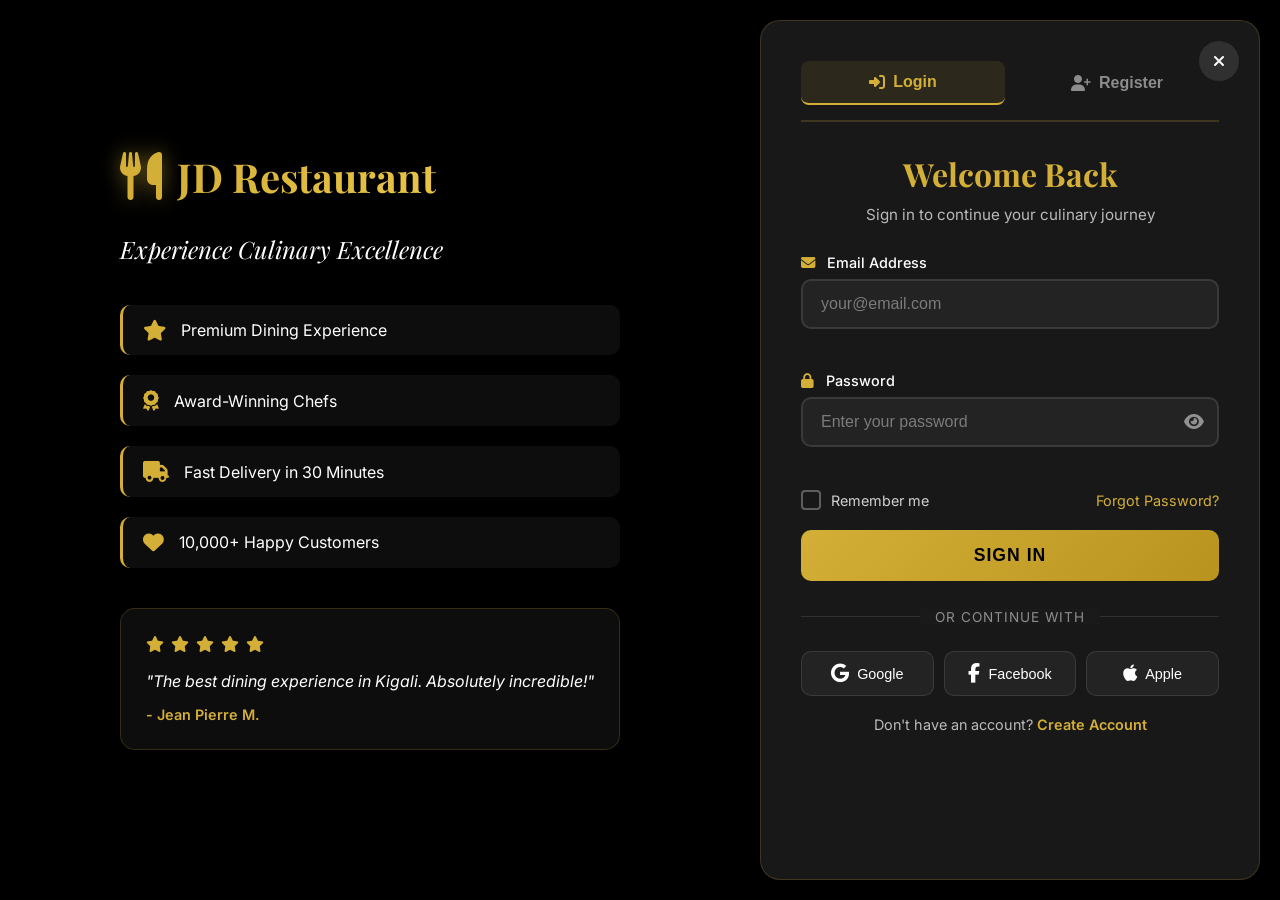
==== auth.html @ 79d06729 "Add files via upload" ====
<!DOCTYPE html>
<html lang="en">
<head>
    <meta charset="UTF-8">
    <meta name="viewport" content="width=device-width, initial-scale=1.0">
    <title>JD Restaurant - Login & Register</title>
    <link rel="stylesheet" href="auth.css">
    <link rel="stylesheet" href="https://cdnjs.cloudflare.com/ajax/libs/font-awesome/6.4.0/css/all.min.css">
    <link href="https://fonts.googleapis.com/css2?family=Playfair+Display:wght@400;600;700;900&family=Inter:wght@300;400;500;600;700&display=swap" rel="stylesheet">
</head>
<body>

    <!-- BACKGROUND IMAGE WITH OVERLAY -->
    <div class="auth-background">
        <div class="auth-overlay"></div>
    </div>

    <!-- MAIN CONTAINER -->
    <div class="auth-container">
        
        <!-- LEFT SIDE - BRANDING -->
        <div class="auth-branding">
            <div class="branding-content">
                <div class="logo-large">
                    <i class="fas fa-utensils"></i>
                    <h1>JD Restaurant</h1>
                </div>
                <p class="tagline">Experience Culinary Excellence</p>
                <div class="features-list">
                    <div class="feature-item">
                        <i class="fas fa-star"></i>
                        <span>Premium Dining Experience</span>
                    </div>
                    <div class="feature-item">
                        <i class="fas fa-award"></i>
                        <span>Award-Winning Chefs</span>
                    </div>
                    <div class="feature-item">
                        <i class="fas fa-truck"></i>
                        <span>Fast Delivery in 30 Minutes</span>
                    </div>
                    <div class="feature-item">
                        <i class="fas fa-heart"></i>
                        <span>10,000+ Happy Customers</span>
                    </div>
                </div>
                <div class="testimonials">
                    <div class="testimonial">
                        <div class="stars">
                            <i class="fas fa-star"></i>
                            <i class="fas fa-star"></i>
                            <i class="fas fa-star"></i>
                            <i class="fas fa-star"></i>
                            <i class="fas fa-star"></i>
                        </div>
                        <p>"The best dining experience in Kigali. Absolutely incredible!"</p>
                        <span>- Jean Pierre M.</span>
                    </div>
                </div>
            </div>
        </div>

        <!-- RIGHT SIDE - FORMS -->
        <div class="auth-forms">
            
            <!-- CLOSE BUTTON -->
            <a href="index.html" class="close-btn">
                <i class="fas fa-times"></i>
            </a>

            <!-- TABS -->
            <div class="auth-tabs">
                <button class="tab-btn active" data-tab="login">
                    <i class="fas fa-sign-in-alt"></i> Login
                </button>
                <button class="tab-btn" data-tab="register">
                    <i class="fas fa-user-plus"></i> Register
                </button>
            </div>

            <!-- LOGIN FORM -->
            <div class="form-container active" id="login-form">
                <div class="form-header">
                    <h2>Welcome Back</h2>
                    <p>Sign in to continue your culinary journey</p>
                </div>

                <form id="loginForm" onsubmit="handleLogin(event)">
                    <!-- Email -->
                    <div class="input-group">
                        <label for="loginEmail">
                            <i class="fas fa-envelope"></i> Email Address
                        </label>
                        <input type="email" id="loginEmail" placeholder="your@email.com" required>
                        <span class="error-message" id="loginEmailError"></span>
                    </div>

                    <!-- Password -->
                    <div class="input-group">
                        <label for="loginPassword">
                            <i class="fas fa-lock"></i> Password
                        </label>
                        <div class="password-wrapper">
                            <input type="password" id="loginPassword" placeholder="Enter your password" required>
                            <button type="button" class="toggle-password" onclick="togglePassword('loginPassword', this)">
                                <i class="fas fa-eye"></i>
                            </button>
                        </div>
                        <span class="error-message" id="loginPasswordError"></span>
                    </div>

                    <!-- Remember Me & Forgot Password -->
                    <div class="form-options">
                        <label class="checkbox-label">
                            <input type="checkbox" id="rememberMe">
                            <span class="checkmark"></span>
                            Remember me
                        </label>
                        <a href="#" class="forgot-link" onclick="handleForgotPassword(event)">
                            Forgot Password?
                        </a>
                    </div>

                    <!-- Login Button -->
                    <button type="submit" class="submit-btn" id="loginBtn">
                        <span class="btn-text">Sign In</span>
                        <span class="btn-loader"><i class="fas fa-spinner fa-spin"></i></span>
                    </button>

                    <!-- Divider -->
                    <div class="divider">
                        <span>OR CONTINUE WITH</span>
                    </div>

                    <!-- Social Login -->
                    <div class="social-login">
                        <button type="button" class="social-btn google" onclick="socialLogin('Google')">
                            <i class="fab fa-google"></i>
                            <span>Google</span>
                        </button>
                        <button type="button" class="social-btn facebook" onclick="socialLogin('Facebook')">
                            <i class="fab fa-facebook-f"></i>
                            <span>Facebook</span>
                        </button>
                        <button type="button" class="social-btn apple" onclick="socialLogin('Apple')">
                            <i class="fab fa-apple"></i>
                            <span>Apple</span>
                        </button>
                    </div>

                    <!-- Register Link -->
                    <p class="switch-form">
                        Don't have an account? 
                        <a href="#" onclick="switchTab('register')">Create Account</a>
                    </p>
                </form>
            </div>

            <!-- REGISTER FORM -->
            <div class="form-container" id="register-form">
                <div class="form-header">
                    <h2>Create Account</h2>
                    <p>Join our exclusive culinary community</p>
                </div>

                <form id="registerForm" onsubmit="handleRegister(event)">
                    <!-- Full Name -->
                    <div class="input-group">
                        <label for="fullName">
                            <i class="fas fa-user"></i> Full Name
                        </label>
                        <input type="text" id="fullName" placeholder="John Doe" required>
                        <span class="error-message" id="fullNameError"></span>
                    </div>

                    <!-- Username -->
                    <div class="input-group">
                        <label for="username">
                            <i class="fas fa-at"></i> Username
                        </label>
                        <input type="text" id="username" placeholder="johndoe" required>
                        <span class="error-message" id="usernameError"></span>
                    </div>

                    <!-- Email -->
                    <div class="input-group">
                        <label for="registerEmail">
                            <i class="fas fa-envelope"></i> Email Address
                        </label>
                        <input type="email" id="registerEmail" placeholder="your@email.com" required>
                        <span class="error-message" id="registerEmailError"></span>
                    </div>

                    <!-- Phone Number -->
                    <div class="input-group">
                        <label for="phone">
                            <i class="fas fa-phone"></i> Phone Number
                        </label>
                        <input type="tel" id="phone" placeholder="+250 788 123 456" required>
                        <span class="error-message" id="phoneError"></span>
                    </div>

                    <!-- Password -->
                    <div class="input-group">
                        <label for="registerPassword">
                            <i class="fas fa-lock"></i> Password
                        </label>
                        <div class="password-wrapper">
                            <input type="password" id="registerPassword" placeholder="Create a strong password" required>
                            <button type="button" class="toggle-password" onclick="togglePassword('registerPassword', this)">
                                <i class="fas fa-eye"></i>
                            </button>
                        </div>
                        <!-- Password Strength Indicator -->
                        <div class="password-strength">
                            <div class="strength-bar" id="strengthBar"></div>
                        </div>
                        <span class="strength-text" id="strengthText"></span>
                        <span class="error-message" id="registerPasswordError"></span>
                    </div>

                    <!-- Confirm Password -->
                    <div class="input-group">
                        <label for="confirmPassword">
                            <i class="fas fa-lock"></i> Confirm Password
                        </label>
                        <div class="password-wrapper">
                            <input type="password" id="confirmPassword" placeholder="Confirm your password" required>
                            <button type="button" class="toggle-password" onclick="togglePassword('confirmPassword', this)">
                                <i class="fas fa-eye"></i>
                            </button>
                        </div>
                        <span class="error-message" id="confirmPasswordError"></span>
                    </div>

                    <!-- Terms & Conditions -->
                    <div class="input-group">
                        <label class="checkbox-label">
                            <input type="checkbox" id="terms" required>
                            <span class="checkmark"></span>
                            I agree to the <a href="#" onclick="showTerms(event)">Terms & Conditions</a> and <a href="#" onclick="showPrivacy(event)">Privacy Policy</a>
                        </label>
                        <span class="error-message" id="termsError"></span>
                    </div>

                    <!-- Register Button -->
                    <button type="submit" class="submit-btn" id="registerBtn">
                        <span class="btn-text">Create Account</span>
                        <span class="btn-loader"><i class="fas fa-spinner fa-spin"></i></span>
                    </button>

                    <!-- Divider -->
                    <div class="divider">
                        <span>OR SIGN UP WITH</span>
                    </div>

                    <!-- Social Login -->
                    <div class="social-login">
                        <button type="button" class="social-btn google" onclick="socialLogin('Google')">
                            <i class="fab fa-google"></i>
                            <span>Google</span>
                        </button>
                        <button type="button" class="social-btn facebook" onclick="socialLogin('Facebook')">
                            <i class="fab fa-facebook-f"></i>
                            <span>Facebook</span>
                        </button>
                        <button type="button" class="social-btn apple" onclick="socialLogin('Apple')">
                            <i class="fab fa-apple"></i>
                            <span>Apple</span>
                        </button>
                    </div>

                    <!-- Login Link -->
                    <p class="switch-form">
                        Already have an account? 
                        <a href="#" onclick="switchTab('login')">Sign In</a>
                    </p>
                </form>
            </div>

        </div>
    </div>

    <!-- SUCCESS MODAL -->
    <div class="modal" id="successModal">
        <div class="modal-content">
            <div class="modal-icon success">
                <i class="fas fa-check"></i>
            </div>
            <h2 id="modalTitle">Success!</h2>
            <p id="modalMessage">Your action was completed successfully.</p>
            <button class="submit-btn" onclick="closeModal()">
                <span class="btn-text">Continue</span>
            </button>
        </div>
    </div>

    <!-- ERROR MODAL -->
    <div class="modal" id="errorModal">
        <div class="modal-content">
            <div class="modal-icon error">
                <i class="fas fa-exclamation-triangle"></i>
            </div>
            <h2>Oops!</h2>
            <p id="errorMessage">Something went wrong.</p>
            <button class="submit-btn" onclick="closeErrorModal()">
                <span class="btn-text">Try Again</span>
            </button>
        </div>
    </div>

    <script src="auth.js"></script>
</body>
</html>
---- auth.css ----
/* ========================================
   JD RESTAURANT - LUXURY AUTH THEME
   Color Palette: Black, White, Gold
   ======================================== */

/* --- 1. GLOBAL VARIABLES --- */
:root {
    --black: #000000;
    --dark-black: #0a0a0a;
    --charcoal: #1a1a1a;
    --dark-grey: #2a2a2a;
    --medium-grey: #3a3a3a;
    --light-grey: #f5f5f5;
    --white: #ffffff;
    --gold: #d4af37;
    --gold-light: #e8c547;
    --gold-dark: #b8941f;
    --error: #ff4757;
    --success: #2ed573;
    --shadow: 0 10px 40px rgba(0, 0, 0, 0.3);
    --shadow-gold: 0 5px 20px rgba(212, 175, 55, 0.3);
}

/* --- 2. RESET & BASE --- */
* {
    margin: 0;
    padding: 0;
    box-sizing: border-box;
}

body {
    font-family: 'Inter', sans-serif;
    background-color: var(--black);
    color: var(--white);
    overflow-x: hidden;
    min-height: 100vh;
}

/* --- 3. BACKGROUND & OVERLAY --- */
.auth-background {
    position: fixed;
    top: 0;
    left: 0;
    width: 100%;
    height: 100%;
    background-image: url('https://images.unsplash.com/photo-1414235077428-338989a2e8c0?auto=format&fit=crop&w=1920&q=80');
    background-size: cover;
    background-position: center;
    background-attachment: fixed;
    z-index: -2;
    animation: backgroundZoom 20s ease-in-out infinite alternate;
}

@keyframes backgroundZoom {
    from { transform: scale(1); }
    to { transform: scale(1.1); }
}

.auth-overlay {
    position: fixed;
    top: 0;
    left: 0;
    width: 100%;
    height: 100%;
    background: linear-gradient(135deg, rgba(0,0,0,0.85) 0%, rgba(0,0,0,0.7) 100%);
    z-index: -1;
}

/* --- 4. MAIN CONTAINER --- */
.auth-container {
    display: flex;
    min-height: 100vh;
    max-width: 1400px;
    margin: 0 auto;
    padding: 20px;
    gap: 40px;
    animation: fadeIn 1s ease;
}

@keyframes fadeIn {
    from { opacity: 0; transform: translateY(20px); }
    to { opacity: 1; transform: translateY(0); }
}

/* --- 5. BRANDING SECTION (LEFT) --- */
.auth-branding {
    flex: 1;
    display: flex;
    align-items: center;
    justify-content: center;
    padding: 40px;
}

.branding-content {
    max-width: 500px;
}

.logo-large {
    display: flex;
    align-items: center;
    gap: 15px;
    margin-bottom: 30px;
    animation: slideInLeft 1s ease;
}

.logo-large i {
    font-size: 3rem;
    color: var(--gold);
    filter: drop-shadow(0 0 10px rgba(212, 175, 55, 0.5));
}

.logo-large h1 {
    font-family: 'Playfair Display', serif;
    font-size: 2.5rem;
    font-weight: 700;
    background: linear-gradient(135deg, var(--gold), var(--gold-light));
    -webkit-background-clip: text;
    -webkit-text-fill-color: transparent;
    background-clip: text;
}

.tagline {
    font-family: 'Playfair Display', serif;
    font-size: 1.5rem;
    color: var(--white);
    margin-bottom: 40px;
    font-style: italic;
    animation: slideInLeft 1s ease 0.2s backwards;
}

.features-list {
    margin-bottom: 40px;
    animation: slideInLeft 1s ease 0.4s backwards;
}

.feature-item {
    display: flex;
    align-items: center;
    gap: 15px;
    margin-bottom: 20px;
    padding: 15px 20px;
    background: rgba(255, 255, 255, 0.05);
    border-radius: 10px;
    border-left: 3px solid var(--gold);
    transition: all 0.3s ease;
}

.feature-item:hover {
    background: rgba(212, 175, 55, 0.1);
    transform: translateX(10px);
}

.feature-item i {
    color: var(--gold);
    font-size: 1.3rem;
}

.feature-item span {
    color: var(--white);
    font-size: 1rem;
}

.testimonials {
    padding: 25px;
    background: rgba(255, 255, 255, 0.05);
    border-radius: 15px;
    border: 1px solid rgba(212, 175, 55, 0.2);
    animation: slideInLeft 1s ease 0.6s backwards;
}

.stars {
    color: var(--gold);
    margin-bottom: 15px;
}

.stars i {
    margin-right: 3px;
}

.testimonial p {
    color: var(--white);
    font-style: italic;
    margin-bottom: 10px;
    line-height: 1.6;
}

.testimonial span {
    color: var(--gold);
    font-size: 0.9rem;
    font-weight: 600;
}

@keyframes slideInLeft {
    from { opacity: 0; transform: translateX(-30px); }
    to { opacity: 1; transform: translateX(0); }
}

/* --- 6. FORMS SECTION (RIGHT) --- */
.auth-forms {
    flex: 1;
    max-width: 500px;
    background: rgba(26, 26, 26, 0.95);
    backdrop-filter: blur(20px);
    border: 1px solid rgba(212, 175, 55, 0.2);
    border-radius: 20px;
    padding: 40px;
    position: relative;
    box-shadow: var(--shadow);
    animation: slideInRight 1s ease;
}

@keyframes slideInRight {
    from { opacity: 0; transform: translateX(30px); }
    to { opacity: 1; transform: translateX(0); }
}

.close-btn {
    position: absolute;
    top: 20px;
    right: 20px;
    width: 40px;
    height: 40px;
    background: rgba(255, 255, 255, 0.1);
    border-radius: 50%;
    display: flex;
    align-items: center;
    justify-content: center;
    color: var(--white);
    text-decoration: none;
    transition: all 0.3s ease;
}

.close-btn:hover {
    background: var(--gold);
    color: var(--black);
    transform: rotate(90deg);
}

/* --- 7. TABS --- */
.auth-tabs {
    display: flex;
    gap: 10px;
    margin-bottom: 30px;
    border-bottom: 2px solid rgba(212, 175, 55, 0.2);
    padding-bottom: 15px;
}

.tab-btn {
    flex: 1;
    padding: 12px;
    background: transparent;
    border: none;
    color: rgba(255, 255, 255, 0.5);
    font-size: 1rem;
    font-weight: 600;
    cursor: pointer;
    transition: all 0.3s ease;
    border-radius: 8px;
    display: flex;
    align-items: center;
    justify-content: center;
    gap: 8px;
}

.tab-btn:hover {
    color: var(--white);
    background: rgba(255, 255, 255, 0.05);
}

.tab-btn.active {
    color: var(--gold);
    background: rgba(212, 175, 55, 0.1);
    border-bottom: 2px solid var(--gold);
}

/* --- 8. FORM CONTAINERS --- */
.form-container {
    display: none;
    animation: fadeInUp 0.5s ease;
}

.form-container.active {
    display: block;
}

@keyframes fadeInUp {
    from { opacity: 0; transform: translateY(20px); }
    to { opacity: 1; transform: translateY(0); }
}

.form-header {
    text-align: center;
    margin-bottom: 30px;
}

.form-header h2 {
    font-family: 'Playfair Display', serif;
    font-size: 2rem;
    color: var(--gold);
    margin-bottom: 10px;
}

.form-header p {
    color: rgba(255, 255, 255, 0.7);
    font-size: 0.95rem;
}

/* --- 9. INPUT GROUPS --- */
.input-group {
    margin-bottom: 20px;
}

.input-group label {
    display: block;
    color: var(--white);
    font-size: 0.9rem;
    font-weight: 500;
    margin-bottom: 8px;
}

.input-group label i {
    color: var(--gold);
    margin-right: 8px;
}

.input-group input[type="text"],
.input-group input[type="email"],
.input-group input[type="password"],
.input-group input[type="tel"] {
    width: 100%;
    padding: 14px 18px;
    background: rgba(255, 255, 255, 0.05);
    border: 2px solid rgba(255, 255, 255, 0.1);
    border-radius: 10px;
    color: var(--white);
    font-size: 1rem;
    transition: all 0.3s ease;
    outline: none;
}

.input-group input:focus {
    border-color: var(--gold);
    background: rgba(212, 175, 55, 0.05);
    box-shadow: 0 0 0 3px rgba(212, 175, 55, 0.1);
}

.input-group input::placeholder {
    color: rgba(255, 255, 255, 0.4);
}

.password-wrapper {
    position: relative;
}

.toggle-password {
    position: absolute;
    right: 15px;
    top: 50%;
    transform: translateY(-50%);
    background: none;
    border: none;
    color: rgba(255, 255, 255, 0.5);
    cursor: pointer;
    font-size: 1.1rem;
    transition: color 0.3s;
}

.toggle-password:hover {
    color: var(--gold);
}

/* Password Strength */
.password-strength {
    height: 4px;
    background: rgba(255, 255, 255, 0.1);
    border-radius: 2px;
    margin-top: 8px;
    overflow: hidden;
}

.strength-bar {
    height: 100%;
    width: 0%;
    transition: all 0.3s ease;
    border-radius: 2px;
}

.strength-text {
    display: block;
    font-size: 0.8rem;
    margin-top: 5px;
    color: rgba(255, 255, 255, 0.6);
}

/* Error Messages */
.error-message {
    display: block;
    color: var(--error);
    font-size: 0.85rem;
    margin-top: 5px;
    min-height: 18px;
}

/* --- 10. FORM OPTIONS --- */
.form-options {
    display: flex;
    justify-content: space-between;
    align-items: center;
    margin-bottom: 20px;
}

.checkbox-label {
    display: flex;
    align-items: center;
    color: rgba(255, 255, 255, 0.8);
    font-size: 0.9rem;
    cursor: pointer;
    user-select: none;
}

.checkbox-label input {
    display: none;
}

.checkmark {
    width: 20px;
    height: 20px;
    border: 2px solid rgba(255, 255, 255, 0.3);
    border-radius: 4px;
    margin-right: 10px;
    position: relative;
    transition: all 0.3s;
}

.checkbox-label input:checked + .checkmark {
    background: var(--gold);
    border-color: var(--gold);
}

.checkbox-label input:checked + .checkmark::after {
    content: '✓';
    position: absolute;
    top: 50%;
    left: 50%;
    transform: translate(-50%, -50%);
    color: var(--black);
    font-weight: bold;
    font-size: 0.8rem;
}

.forgot-link {
    color: var(--gold);
    text-decoration: none;
    font-size: 0.9rem;
    transition: color 0.3s;
}

.forgot-link:hover {
    color: var(--gold-light);
    text-decoration: underline;
}

/* --- 11. SUBMIT BUTTON --- */
.submit-btn {
    width: 100%;
    padding: 15px;
    background: linear-gradient(135deg, var(--gold), var(--gold-dark));
    color: var(--black);
    border: none;
    border-radius: 10px;
    font-size: 1.1rem;
    font-weight: 700;
    cursor: pointer;
    transition: all 0.3s ease;
    position: relative;
    overflow: hidden;
    text-transform: uppercase;
    letter-spacing: 1px;
}

.submit-btn:hover {
    transform: translateY(-2px);
    box-shadow: var(--shadow-gold);
}

.submit-btn:active {
    transform: translateY(0);
}

.submit-btn .btn-loader {
    display: none;
}

.submit-btn.loading .btn-text {
    display: none;
}

.submit-btn.loading .btn-loader {
    display: inline-block;
}

/* --- 12. DIVIDER --- */
.divider {
    text-align: center;
    margin: 25px 0;
    position: relative;
}

.divider::before {
    content: '';
    position: absolute;
    top: 50%;
    left: 0;
    right: 0;
    height: 1px;
    background: rgba(255, 255, 255, 0.1);
}

.divider span {
    position: relative;
    background: var(--charcoal);
    padding: 0 15px;
    color: rgba(255, 255, 255, 0.5);
    font-size: 0.85rem;
    letter-spacing: 1px;
}

/* --- 13. SOCIAL LOGIN --- */
.social-login {
    display: grid;
    grid-template-columns: repeat(3, 1fr);
    gap: 10px;
    margin-bottom: 20px;
}

.social-btn {
    padding: 12px;
    background: rgba(255, 255, 255, 0.05);
    border: 1px solid rgba(255, 255, 255, 0.1);
    border-radius: 10px;
    color: var(--white);
    cursor: pointer;
    transition: all 0.3s ease;
    display: flex;
    align-items: center;
    justify-content: center;
    gap: 8px;
    font-size: 0.9rem;
}

.social-btn:hover {
    background: rgba(255, 255, 255, 0.1);
    transform: translateY(-2px);
}

.social-btn.google:hover { border-color: #ea4335; color: #ea4335; }
.social-btn.facebook:hover { border-color: #1877f2; color: #1877f2; }
.social-btn.apple:hover { border-color: var(--white); color: var(--white); }

.social-btn i {
    font-size: 1.2rem;
}

/* --- 14. SWITCH FORM LINK --- */
.switch-form {
    text-align: center;
    color: rgba(255, 255, 255, 0.7);
    font-size: 0.9rem;
    margin-top: 20px;
}

.switch-form a {
    color: var(--gold);
    text-decoration: none;
    font-weight: 600;
    transition: color 0.3s;
}

.switch-form a:hover {
    color: var(--gold-light);
    text-decoration: underline;
}

/* --- 15. MODALS --- */
.modal {
    display: none;
    position: fixed;
    top: 0;
    left: 0;
    width: 100%;
    height: 100%;
    background: rgba(0, 0, 0, 0.8);
    backdrop-filter: blur(10px);
    z-index: 9999;
    justify-content: center;
    align-items: center;
    animation: fadeIn 0.3s ease;
}

.modal.active {
    display: flex;
}

.modal-content {
    background: var(--charcoal);
    border: 1px solid rgba(212, 175, 55, 0.3);
    border-radius: 20px;
    padding: 40px;
    max-width: 400px;
    width: 90%;
    text-align: center;
    animation: slideInUp 0.5s ease;
}

@keyframes slideInUp {
    from { opacity: 0; transform: translateY(50px); }
    to { opacity: 1; transform: translateY(0); }
}

.modal-icon {
    width: 80px;
    height: 80px;
    border-radius: 50%;
    display: flex;
    align-items: center;
    justify-content: center;
    margin: 0 auto 20px;
    font-size: 2.5rem;
}

.modal-icon.success {
    background: rgba(46, 213, 115, 0.2);
    color: var(--success);
    border: 2px solid var(--success);
}

.modal-icon.error {
    background: rgba(255, 71, 87, 0.2);
    color: var(--error);
    border: 2px solid var(--error);
}

.modal-content h2 {
    font-family: 'Playfair Display', serif;
    color: var(--gold);
    margin-bottom: 15px;
    font-size: 1.8rem;
}

.modal-content p {
    color: rgba(255, 255, 255, 0.8);
    margin-bottom: 25px;
    line-height: 1.6;
}

/* --- 16. RESPONSIVE DESIGN --- */
@media (max-width: 1024px) {
    .auth-container {
        flex-direction: column;
        padding: 20px;
    }

    .auth-branding {
        padding: 20px;
    }

    .auth-forms {
        max-width: 100%;
    }
}

@media (max-width: 768px) {
    .auth-branding {
        display: none;
    }

    .auth-forms {
        padding: 30px 20px;
    }

    .form-header h2 {
        font-size: 1.5rem;
    }

    .social-login {
        grid-template-columns: 1fr;
    }

    .social-btn span {
        display: inline;
    }
}

@media (max-width: 480px) {
    .auth-forms {
        padding: 25px 15px;
    }

    .form-options {
        flex-direction: column;
        gap: 10px;
        align-items: flex-start;
    }
}
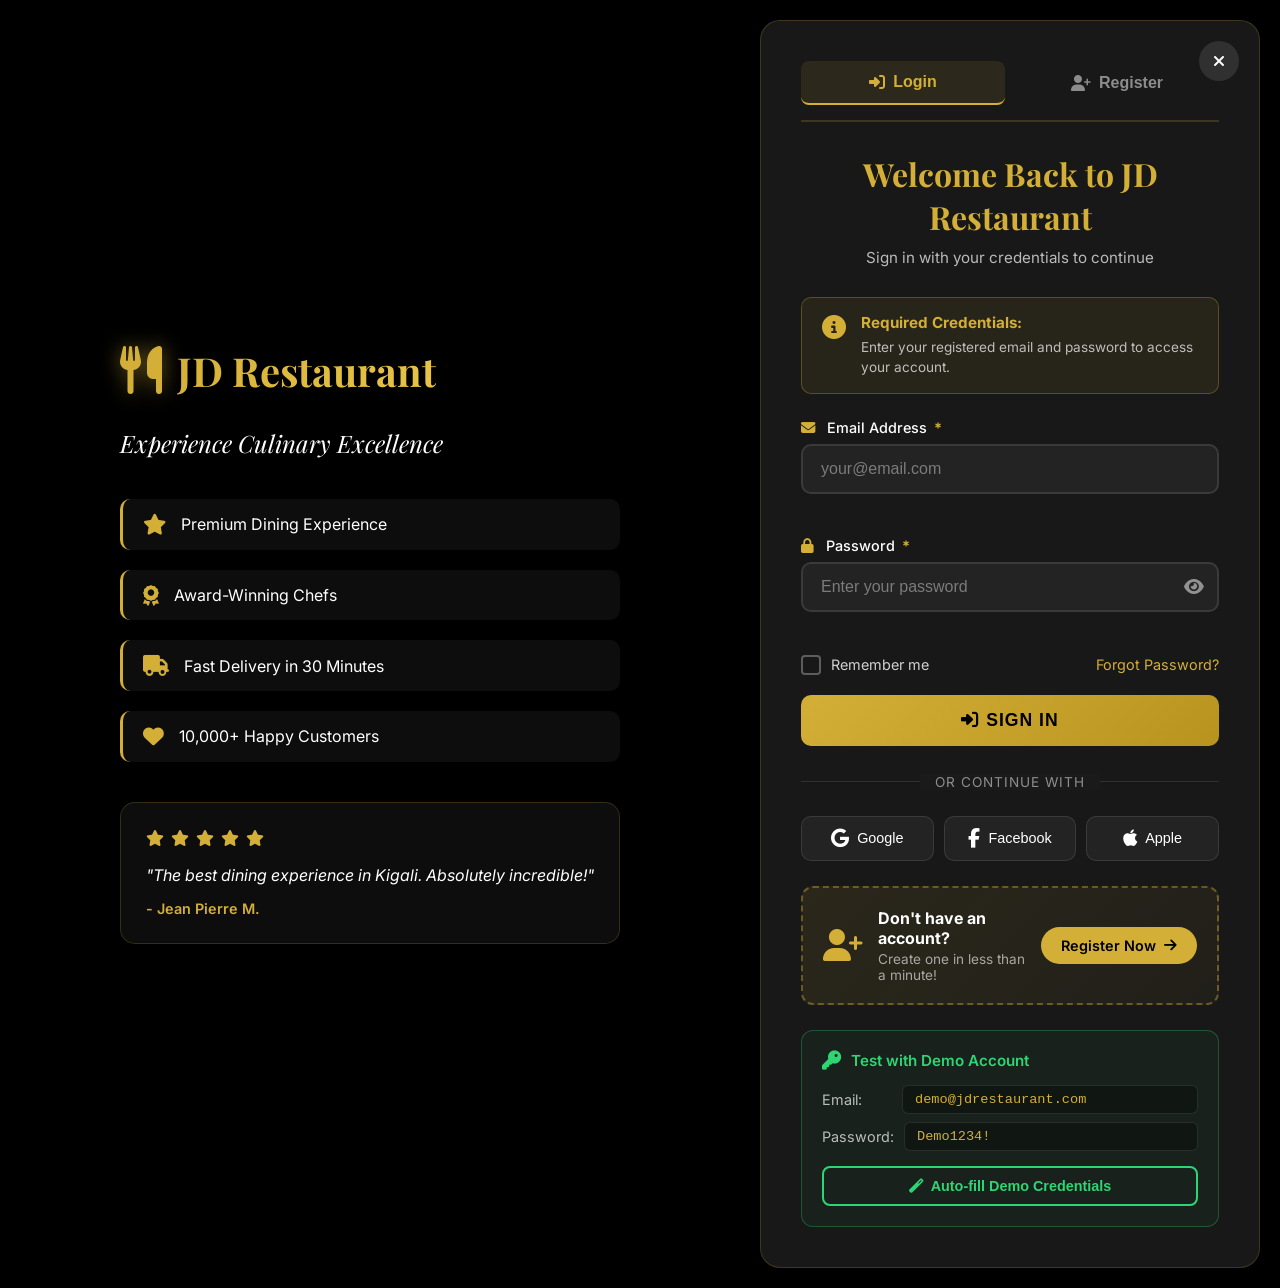
==== commit 651a0092: "edited the commit message to "Initial commit with project files"" ====
--- a/auth.html
+++ b/auth.html
@@ -1,314 +1,416 @@
-<!DOCTYPE html>
-<html lang="en">
-<head>
-    <meta charset="UTF-8">
-    <meta name="viewport" content="width=device-width, initial-scale=1.0">
-    <title>JD Restaurant - Login & Register</title>
-    <link rel="stylesheet" href="auth.css">
-    <link rel="stylesheet" href="https://cdnjs.cloudflare.com/ajax/libs/font-awesome/6.4.0/css/all.min.css">
-    <link href="https://fonts.googleapis.com/css2?family=Playfair+Display:wght@400;600;700;900&family=Inter:wght@300;400;500;600;700&display=swap" rel="stylesheet">
-</head>
-<body>
-
-    <!-- BACKGROUND IMAGE WITH OVERLAY -->
-    <div class="auth-background">
-        <div class="auth-overlay"></div>
-    </div>
-
-    <!-- MAIN CONTAINER -->
-    <div class="auth-container">
-        
-        <!-- LEFT SIDE - BRANDING -->
-        <div class="auth-branding">
-            <div class="branding-content">
-                <div class="logo-large">
-                    <i class="fas fa-utensils"></i>
-                    <h1>JD Restaurant</h1>
-                </div>
-                <p class="tagline">Experience Culinary Excellence</p>
-                <div class="features-list">
-                    <div class="feature-item">
-                        <i class="fas fa-star"></i>
-                        <span>Premium Dining Experience</span>
-                    </div>
-                    <div class="feature-item">
-                        <i class="fas fa-award"></i>
-                        <span>Award-Winning Chefs</span>
-                    </div>
-                    <div class="feature-item">
-                        <i class="fas fa-truck"></i>
-                        <span>Fast Delivery in 30 Minutes</span>
-                    </div>
-                    <div class="feature-item">
-                        <i class="fas fa-heart"></i>
-                        <span>10,000+ Happy Customers</span>
-                    </div>
-                </div>
-                <div class="testimonials">
-                    <div class="testimonial">
-                        <div class="stars">
-                            <i class="fas fa-star"></i>
-                            <i class="fas fa-star"></i>
-                            <i class="fas fa-star"></i>
-                            <i class="fas fa-star"></i>
-                            <i class="fas fa-star"></i>
-                        </div>
-                        <p>"The best dining experience in Kigali. Absolutely incredible!"</p>
-                        <span>- Jean Pierre M.</span>
-                    </div>
-                </div>
-            </div>
-        </div>
-
-        <!-- RIGHT SIDE - FORMS -->
-        <div class="auth-forms">
-            
-            <!-- CLOSE BUTTON -->
-            <a href="index.html" class="close-btn">
-                <i class="fas fa-times"></i>
-            </a>
-
-            <!-- TABS -->
-            <div class="auth-tabs">
-                <button class="tab-btn active" data-tab="login">
-                    <i class="fas fa-sign-in-alt"></i> Login
-                </button>
-                <button class="tab-btn" data-tab="register">
-                    <i class="fas fa-user-plus"></i> Register
-                </button>
-            </div>
-
-            <!-- LOGIN FORM -->
-            <div class="form-container active" id="login-form">
-                <div class="form-header">
-                    <h2>Welcome Back</h2>
-                    <p>Sign in to continue your culinary journey</p>
-                </div>
-
-                <form id="loginForm" onsubmit="handleLogin(event)">
-                    <!-- Email -->
-                    <div class="input-group">
-                        <label for="loginEmail">
-                            <i class="fas fa-envelope"></i> Email Address
-                        </label>
-                        <input type="email" id="loginEmail" placeholder="your@email.com" required>
-                        <span class="error-message" id="loginEmailError"></span>
-                    </div>
-
-                    <!-- Password -->
-                    <div class="input-group">
-                        <label for="loginPassword">
-                            <i class="fas fa-lock"></i> Password
-                        </label>
-                        <div class="password-wrapper">
-                            <input type="password" id="loginPassword" placeholder="Enter your password" required>
-                            <button type="button" class="toggle-password" onclick="togglePassword('loginPassword', this)">
-                                <i class="fas fa-eye"></i>
-                            </button>
-                        </div>
-                        <span class="error-message" id="loginPasswordError"></span>
-                    </div>
-
-                    <!-- Remember Me & Forgot Password -->
-                    <div class="form-options">
-                        <label class="checkbox-label">
-                            <input type="checkbox" id="rememberMe">
-                            <span class="checkmark"></span>
-                            Remember me
-                        </label>
-                        <a href="#" class="forgot-link" onclick="handleForgotPassword(event)">
-                            Forgot Password?
-                        </a>
-                    </div>
-
-                    <!-- Login Button -->
-                    <button type="submit" class="submit-btn" id="loginBtn">
-                        <span class="btn-text">Sign In</span>
-                        <span class="btn-loader"><i class="fas fa-spinner fa-spin"></i></span>
-                    </button>
-
-                    <!-- Divider -->
-                    <div class="divider">
-                        <span>OR CONTINUE WITH</span>
-                    </div>
-
-                    <!-- Social Login -->
-                    <div class="social-login">
-                        <button type="button" class="social-btn google" onclick="socialLogin('Google')">
-                            <i class="fab fa-google"></i>
-                            <span>Google</span>
-                        </button>
-                        <button type="button" class="social-btn facebook" onclick="socialLogin('Facebook')">
-                            <i class="fab fa-facebook-f"></i>
-                            <span>Facebook</span>
-                        </button>
-                        <button type="button" class="social-btn apple" onclick="socialLogin('Apple')">
-                            <i class="fab fa-apple"></i>
-                            <span>Apple</span>
-                        </button>
-                    </div>
-
-                    <!-- Register Link -->
-                    <p class="switch-form">
-                        Don't have an account? 
-                        <a href="#" onclick="switchTab('register')">Create Account</a>
-                    </p>
-                </form>
-            </div>
-
-            <!-- REGISTER FORM -->
-            <div class="form-container" id="register-form">
-                <div class="form-header">
-                    <h2>Create Account</h2>
-                    <p>Join our exclusive culinary community</p>
-                </div>
-
-                <form id="registerForm" onsubmit="handleRegister(event)">
-                    <!-- Full Name -->
-                    <div class="input-group">
-                        <label for="fullName">
-                            <i class="fas fa-user"></i> Full Name
-                        </label>
-                        <input type="text" id="fullName" placeholder="John Doe" required>
-                        <span class="error-message" id="fullNameError"></span>
-                    </div>
-
-                    <!-- Username -->
-                    <div class="input-group">
-                        <label for="username">
-                            <i class="fas fa-at"></i> Username
-                        </label>
-                        <input type="text" id="username" placeholder="johndoe" required>
-                        <span class="error-message" id="usernameError"></span>
-                    </div>
-
-                    <!-- Email -->
-                    <div class="input-group">
-                        <label for="registerEmail">
-                            <i class="fas fa-envelope"></i> Email Address
-                        </label>
-                        <input type="email" id="registerEmail" placeholder="your@email.com" required>
-                        <span class="error-message" id="registerEmailError"></span>
-                    </div>
-
-                    <!-- Phone Number -->
-                    <div class="input-group">
-                        <label for="phone">
-                            <i class="fas fa-phone"></i> Phone Number
-                        </label>
-                        <input type="tel" id="phone" placeholder="+250 788 123 456" required>
-                        <span class="error-message" id="phoneError"></span>
-                    </div>
-
-                    <!-- Password -->
-                    <div class="input-group">
-                        <label for="registerPassword">
-                            <i class="fas fa-lock"></i> Password
-                        </label>
-                        <div class="password-wrapper">
-                            <input type="password" id="registerPassword" placeholder="Create a strong password" required>
-                            <button type="button" class="toggle-password" onclick="togglePassword('registerPassword', this)">
-                                <i class="fas fa-eye"></i>
-                            </button>
-                        </div>
-                        <!-- Password Strength Indicator -->
-                        <div class="password-strength">
-                            <div class="strength-bar" id="strengthBar"></div>
-                        </div>
-                        <span class="strength-text" id="strengthText"></span>
-                        <span class="error-message" id="registerPasswordError"></span>
-                    </div>
-
-                    <!-- Confirm Password -->
-                    <div class="input-group">
-                        <label for="confirmPassword">
-                            <i class="fas fa-lock"></i> Confirm Password
-                        </label>
-                        <div class="password-wrapper">
-                            <input type="password" id="confirmPassword" placeholder="Confirm your password" required>
-                            <button type="button" class="toggle-password" onclick="togglePassword('confirmPassword', this)">
-                                <i class="fas fa-eye"></i>
-                            </button>
-                        </div>
-                        <span class="error-message" id="confirmPasswordError"></span>
-                    </div>
-
-                    <!-- Terms & Conditions -->
-                    <div class="input-group">
-                        <label class="checkbox-label">
-                            <input type="checkbox" id="terms" required>
-                            <span class="checkmark"></span>
-                            I agree to the <a href="#" onclick="showTerms(event)">Terms & Conditions</a> and <a href="#" onclick="showPrivacy(event)">Privacy Policy</a>
-                        </label>
-                        <span class="error-message" id="termsError"></span>
-                    </div>
-
-                    <!-- Register Button -->
-                    <button type="submit" class="submit-btn" id="registerBtn">
-                        <span class="btn-text">Create Account</span>
-                        <span class="btn-loader"><i class="fas fa-spinner fa-spin"></i></span>
-                    </button>
-
-                    <!-- Divider -->
-                    <div class="divider">
-                        <span>OR SIGN UP WITH</span>
-                    </div>
-
-                    <!-- Social Login -->
-                    <div class="social-login">
-                        <button type="button" class="social-btn google" onclick="socialLogin('Google')">
-                            <i class="fab fa-google"></i>
-                            <span>Google</span>
-                        </button>
-                        <button type="button" class="social-btn facebook" onclick="socialLogin('Facebook')">
-                            <i class="fab fa-facebook-f"></i>
-                            <span>Facebook</span>
-                        </button>
-                        <button type="button" class="social-btn apple" onclick="socialLogin('Apple')">
-                            <i class="fab fa-apple"></i>
-                            <span>Apple</span>
-                        </button>
-                    </div>
-
-                    <!-- Login Link -->
-                    <p class="switch-form">
-                        Already have an account? 
-                        <a href="#" onclick="switchTab('login')">Sign In</a>
-                    </p>
-                </form>
-            </div>
-
-        </div>
-    </div>
-
-    <!-- SUCCESS MODAL -->
-    <div class="modal" id="successModal">
-        <div class="modal-content">
-            <div class="modal-icon success">
-                <i class="fas fa-check"></i>
-            </div>
-            <h2 id="modalTitle">Success!</h2>
-            <p id="modalMessage">Your action was completed successfully.</p>
-            <button class="submit-btn" onclick="closeModal()">
-                <span class="btn-text">Continue</span>
-            </button>
-        </div>
-    </div>
-
-    <!-- ERROR MODAL -->
-    <div class="modal" id="errorModal">
-        <div class="modal-content">
-            <div class="modal-icon error">
-                <i class="fas fa-exclamation-triangle"></i>
-            </div>
-            <h2>Oops!</h2>
-            <p id="errorMessage">Something went wrong.</p>
-            <button class="submit-btn" onclick="closeErrorModal()">
-                <span class="btn-text">Try Again</span>
-            </button>
-        </div>
-    </div>
-
-    <script src="auth.js"></script>
-</body>
+<!DOCTYPE html>
+<html lang="en">
+<head>
+    <title>JD Restaurant - Login & Register</title>
+<!-- ADD THIS LINE -->
+<link rel="icon" type="image/svg+xml" href="favicon.svg">
+    <meta charset="UTF-8">
+    <meta name="viewport" content="width=device-width, initial-scale=1.0">
+    <title>JD Restaurant - Login & Register</title>
+    <link rel="stylesheet" href="auth.css">
+    <link rel="stylesheet" href="https://cdnjs.cloudflare.com/ajax/libs/font-awesome/6.4.0/css/all.min.css">
+    <link href="https://fonts.googleapis.com/css2?family=Playfair+Display:wght@400;600;700;900&family=Inter:wght@300;400;500;600;700&display=swap" rel="stylesheet">
+</head>
+<body>
+    <link rel="stylesheet" href="loader.css">
+    <!-- PREMIUM LOADING SCREEN -->
+<div class="page-loader" id="pageLoader">
+    <div class="loader-particles">
+        <div class="particle"></div>
+        <div class="particle"></div>
+        <div class="particle"></div>
+        <div class="particle"></div>
+        <div class="particle"></div>
+        <div class="particle"></div>
+        <div class="particle"></div>
+        <div class="particle"></div>
+        <div class="particle"></div>
+        <div class="particle"></div>
+    </div>
+
+    <div class="loader-content">
+        <div class="loader-logo">
+            <div class="loader-logo-ring"></div>
+            <div class="loader-logo-ring"></div>
+            <div class="loader-logo-ring"></div>
+            <i class="fas fa-utensils loader-logo-icon"></i>
+        </div>
+        <h1 class="loader-brand">JD RESTAURANT</h1>
+        <p class="loader-tagline">Welcome to Excellence</p>
+        <div class="loader-bar-container">
+            <div class="loader-bar"></div>
+        </div>
+        <div class="loader-text">
+            Loading your account
+            <span class="loader-dots">
+                <span></span>
+                <span></span>
+                <span></span>
+            </span>
+        </div>
+    </div>
+</div>
+
+    <!-- BACKGROUND IMAGE WITH OVERLAY -->
+    <div class="auth-background">
+        <div class="auth-overlay"></div>
+    </div>
+
+    <!-- MAIN CONTAINER -->
+    <div class="auth-container">
+        
+        <!-- LEFT SIDE - BRANDING -->
+        <div class="auth-branding">
+            <div class="branding-content">
+                <div class="logo-large">
+                    <i class="fas fa-utensils"></i>
+                    <h1>JD Restaurant</h1>
+                </div>
+                <p class="tagline">Experience Culinary Excellence</p>
+                <div class="features-list">
+                    <div class="feature-item">
+                        <i class="fas fa-star"></i>
+                        <span>Premium Dining Experience</span>
+                    </div>
+                    <div class="feature-item">
+                        <i class="fas fa-award"></i>
+                        <span>Award-Winning Chefs</span>
+                    </div>
+                    <div class="feature-item">
+                        <i class="fas fa-truck"></i>
+                        <span>Fast Delivery in 30 Minutes</span>
+                    </div>
+                    <div class="feature-item">
+                        <i class="fas fa-heart"></i>
+                        <span>10,000+ Happy Customers</span>
+                    </div>
+                </div>
+                <div class="testimonials">
+                    <div class="testimonial">
+                        <div class="stars">
+                            <i class="fas fa-star"></i>
+                            <i class="fas fa-star"></i>
+                            <i class="fas fa-star"></i>
+                            <i class="fas fa-star"></i>
+                            <i class="fas fa-star"></i>
+                        </div>
+                        <p>"The best dining experience in Kigali. Absolutely incredible!"</p>
+                        <span>- Jean Pierre M.</span>
+                    </div>
+                </div>
+            </div>
+        </div>
+
+        <!-- RIGHT SIDE - FORMS -->
+        <div class="auth-forms">
+            
+            <!-- CLOSE BUTTON -->
+            <a href="index.html" class="close-btn">
+                <i class="fas fa-times"></i>
+            </a>
+
+            <!-- TABS -->
+            <div class="auth-tabs">
+                <button class="tab-btn active" data-tab="login">
+                    <i class="fas fa-sign-in-alt"></i> Login
+                </button>
+                <button class="tab-btn" data-tab="register">
+                    <i class="fas fa-user-plus"></i> Register
+                </button>
+            </div>
+
+            <!-- ============================================ -->
+            <!-- LOGIN FORM -->
+            <!-- ============================================ -->
+            <div class="form-container active" id="login-form">
+                <div class="form-header">
+                    <h2>Welcome Back to JD Restaurant</h2>
+                    <p>Sign in with your credentials to continue</p>
+                </div>
+
+                <!-- CREDENTIALS INFO BOX -->
+                <div class="credentials-info">
+                    <div class="info-icon">
+                        <i class="fas fa-info-circle"></i>
+                    </div>
+                    <div class="info-text">
+                        <strong>Required Credentials:</strong>
+                        <p>Enter your registered email and password to access your account.</p>
+                    </div>
+                </div>
+
+                <form id="loginForm" onsubmit="handleLogin(event)">
+                    <!-- Email -->
+                    <div class="input-group">
+                        <label for="loginEmail">
+                            <i class="fas fa-envelope"></i> Email Address <span class="required">*</span>
+                        </label>
+                        <input type="email" id="loginEmail" placeholder="your@email.com" required>
+                        <span class="error-message" id="loginEmailError"></span>
+                    </div>
+
+                    <!-- Password -->
+                    <div class="input-group">
+                        <label for="loginPassword">
+                            <i class="fas fa-lock"></i> Password <span class="required">*</span>
+                        </label>
+                        <div class="password-wrapper">
+                            <input type="password" id="loginPassword" placeholder="Enter your password" required>
+                            <button type="button" class="toggle-password" onclick="togglePassword('loginPassword', this)">
+                                <i class="fas fa-eye"></i>
+                            </button>
+                        </div>
+                        <span class="error-message" id="loginPasswordError"></span>
+                    </div>
+
+                    <!-- Remember Me & Forgot Password -->
+                    <div class="form-options">
+                        <label class="checkbox-label">
+                            <input type="checkbox" id="rememberMe">
+                            <span class="checkmark"></span>
+                            Remember me
+                        </label>
+                        <a href="#" class="forgot-link" onclick="handleForgotPassword(event)">
+                            Forgot Password?
+                        </a>
+                    </div>
+
+                    <!-- Login Button -->
+                    <button type="submit" class="submit-btn" id="loginBtn">
+                        <span class="btn-text"><i class="fas fa-sign-in-alt"></i> Sign In</span>
+                        <span class="btn-loader"><i class="fas fa-spinner fa-spin"></i></span>
+                    </button>
+
+                    <!-- Divider -->
+                    <div class="divider">
+                        <span>OR CONTINUE WITH</span>
+                    </div>
+
+                    <!-- Social Login -->
+                    <div class="social-login">
+                        <button type="button" class="social-btn google" onclick="socialLogin('Google')">
+                            <i class="fab fa-google"></i>
+                            <span>Google</span>
+                        </button>
+                        <button type="button" class="social-btn facebook" onclick="socialLogin('Facebook')">
+                            <i class="fab fa-facebook-f"></i>
+                            <span>Facebook</span>
+                        </button>
+                        <button type="button" class="social-btn apple" onclick="socialLogin('Apple')">
+                            <i class="fab fa-apple"></i>
+                            <span>Apple</span>
+                        </button>
+                    </div>
+
+                    <!-- NO ACCOUNT? REGISTER LINK - PROMINENT -->
+                    <div class="no-account-banner">
+                        <i class="fas fa-user-plus"></i>
+                        <div>
+                            <strong>Don't have an account?</strong>
+                            <p>Create one in less than a minute!</p>
+                        </div>
+                        <a href="#" onclick="switchTab('register')" class="register-now-btn">
+                            Register Now <i class="fas fa-arrow-right"></i>
+                        </a>
+                    </div>
+                </form>
+
+                <!-- DEMO CREDENTIALS BOX -->
+                <div class="demo-credentials">
+                    <div class="demo-header">
+                        <i class="fas fa-key"></i>
+                        <span>Test with Demo Account</span>
+                    </div>
+                    <div class="demo-info">
+                        <div class="demo-item">
+                            <label>Email:</label>
+                            <code onclick="copyToClipboard('demo@jdrestaurant.com')">demo@jdrestaurant.com</code>
+                        </div>
+                        <div class="demo-item">
+                            <label>Password:</label>
+                            <code onclick="copyToClipboard('Demo1234!')">Demo1234!</code>
+                        </div>
+                    </div>
+                    <button class="use-demo-btn" onclick="useDemoCredentials()">
+                        <i class="fas fa-magic"></i> Auto-fill Demo Credentials
+                    </button>
+                </div>
+            </div>
+
+            <!-- ============================================ -->
+            <!-- REGISTER FORM -->
+            <!-- ============================================ -->
+            <div class="form-container" id="register-form">
+                <div class="form-header">
+                    <h2>Create Your Account</h2>
+                    <p>Join our culinary family today</p>
+                </div>
+
+                <!-- REGISTER INFO BOX -->
+                <div class="credentials-info">
+                    <div class="info-icon">
+                        <i class="fas fa-user-plus"></i>
+                    </div>
+                    <div class="info-text">
+                        <strong>Registration Required:</strong>
+                        <p>Fill in all fields below to create your account. Fields marked with <span class="required">*</span> are required.</p>
+                    </div>
+                </div>
+
+                <form id="registerForm" onsubmit="handleRegister(event)">
+                    <!-- Full Name -->
+                    <div class="input-group">
+                        <label for="fullName">
+                            <i class="fas fa-user"></i> Full Name <span class="required">*</span>
+                        </label>
+                        <input type="text" id="fullName" placeholder="John Doe" required>
+                        <span class="error-message" id="fullNameError"></span>
+                    </div>
+
+                    <!-- Username -->
+                    <div class="input-group">
+                        <label for="username">
+                            <i class="fas fa-at"></i> Username <span class="required">*</span>
+                        </label>
+                        <input type="text" id="username" placeholder="johndoe" required>
+                        <span class="error-message" id="usernameError"></span>
+                    </div>
+
+                    <!-- Email -->
+                    <div class="input-group">
+                        <label for="registerEmail">
+                            <i class="fas fa-envelope"></i> Email Address <span class="required">*</span>
+                        </label>
+                        <input type="email" id="registerEmail" placeholder="your@email.com" required>
+                        <span class="error-message" id="registerEmailError"></span>
+                    </div>
+
+                    <!-- Phone Number -->
+                    <div class="input-group">
+                        <label for="phone">
+                            <i class="fas fa-phone"></i> Phone Number <span class="required">*</span>
+                        </label>
+                        <input type="tel" id="phone" placeholder="+250 788 123 456" required>
+                        <span class="error-message" id="phoneError"></span>
+                    </div>
+
+                    <!-- Password -->
+                    <div class="input-group">
+                        <label for="registerPassword">
+                            <i class="fas fa-lock"></i> Password <span class="required">*</span>
+                        </label>
+                        <div class="password-wrapper">
+                            <input type="password" id="registerPassword" placeholder="Create a strong password" required>
+                            <button type="button" class="toggle-password" onclick="togglePassword('registerPassword', this)">
+                                <i class="fas fa-eye"></i>
+                            </button>
+                        </div>
+                        <!-- Password Strength Indicator -->
+                        <div class="password-strength">
+                            <div class="strength-bar" id="strengthBar"></div>
+                        </div>
+                        <span class="strength-text" id="strengthText"></span>
+                        <span class="error-message" id="registerPasswordError"></span>
+                    </div>
+
+                    <!-- Confirm Password -->
+                    <div class="input-group">
+                        <label for="confirmPassword">
+                            <i class="fas fa-lock"></i> Confirm Password <span class="required">*</span>
+                        </label>
+                        <div class="password-wrapper">
+                            <input type="password" id="confirmPassword" placeholder="Confirm your password" required>
+                            <button type="button" class="toggle-password" onclick="togglePassword('confirmPassword', this)">
+                                <i class="fas fa-eye"></i>
+                            </button>
+                        </div>
+                        <span class="error-message" id="confirmPasswordError"></span>
+                    </div>
+
+                    <!-- Terms & Conditions -->
+                    <div class="input-group">
+                        <label class="checkbox-label">
+                            <input type="checkbox" id="terms" required>
+                            <span class="checkmark"></span>
+                            I agree to the <a href="#" onclick="showTerms(event)">Terms & Conditions</a> and <a href="#" onclick="showPrivacy(event)">Privacy Policy</a> <span class="required">*</span>
+                        </label>
+                        <span class="error-message" id="termsError"></span>
+                    </div>
+
+                    <!-- Register Button -->
+                    <button type="submit" class="submit-btn" id="registerBtn">
+                        <span class="btn-text"><i class="fas fa-user-plus"></i> Create Account</span>
+                        <span class="btn-loader"><i class="fas fa-spinner fa-spin"></i></span>
+                    </button>
+
+                    <!-- Divider -->
+                    <div class="divider">
+                        <span>OR SIGN UP WITH</span>
+                    </div>
+
+                    <!-- Social Login -->
+                    <div class="social-login">
+                        <button type="button" class="social-btn google" onclick="socialLogin('Google')">
+                            <i class="fab fa-google"></i>
+                            <span>Google</span>
+                        </button>
+                        <button type="button" class="social-btn facebook" onclick="socialLogin('Facebook')">
+                            <i class="fab fa-facebook-f"></i>
+                            <span>Facebook</span>
+                        </button>
+                        <button type="button" class="social-btn apple" onclick="socialLogin('Apple')">
+                            <i class="fab fa-apple"></i>
+                            <span>Apple</span>
+                        </button>
+                    </div>
+
+                    <!-- ALREADY HAVE ACCOUNT? LOGIN LINK - PROMINENT -->
+                    <div class="no-account-banner">
+                        <i class="fas fa-sign-in-alt"></i>
+                        <div>
+                            <strong>Already have an account?</strong>
+                            <p>Sign in to access your dashboard</p>
+                        </div>
+                        <a href="#" onclick="switchTab('login')" class="register-now-btn">
+                            Sign In <i class="fas fa-arrow-right"></i>
+                        </a>
+                    </div>
+                </form>
+            </div>
+
+        </div>
+    </div>
+
+    <!-- SUCCESS MODAL -->
+    <div class="modal" id="successModal">
+        <div class="modal-content">
+            <div class="modal-icon success">
+                <i class="fas fa-check"></i>
+            </div>
+            <h2 id="modalTitle">Success!</h2>
+            <p id="modalMessage">Your action was completed successfully.</p>
+            <button class="submit-btn" onclick="closeModal()">
+                <span class="btn-text">Continue</span>
+            </button>
+        </div>
+    </div>
+
+    <!-- ERROR MODAL -->
+    <div class="modal" id="errorModal">
+        <div class="modal-content">
+            <div class="modal-icon error">
+                <i class="fas fa-exclamation-triangle"></i>
+            </div>
+            <h2>Oops!</h2>
+            <p id="errorMessage">Something went wrong.</p>
+            <button class="submit-btn" onclick="closeErrorModal()">
+                <span class="btn-text">Try Again</span>
+            </button>
+        </div>
+    </div>
+
+    <script src="auth.js"></script>
+<script src="loader.js"></script>
+
+</body>
 </html>
--- a/auth.css
+++ b/auth.css
@@ -1,704 +1,931 @@
-/* ========================================
-   JD RESTAURANT - LUXURY AUTH THEME
-   Color Palette: Black, White, Gold
-   ======================================== */
-
-/* --- 1. GLOBAL VARIABLES --- */
-:root {
-    --black: #000000;
-    --dark-black: #0a0a0a;
-    --charcoal: #1a1a1a;
-    --dark-grey: #2a2a2a;
-    --medium-grey: #3a3a3a;
-    --light-grey: #f5f5f5;
-    --white: #ffffff;
-    --gold: #d4af37;
-    --gold-light: #e8c547;
-    --gold-dark: #b8941f;
-    --error: #ff4757;
-    --success: #2ed573;
-    --shadow: 0 10px 40px rgba(0, 0, 0, 0.3);
-    --shadow-gold: 0 5px 20px rgba(212, 175, 55, 0.3);
-}
-
-/* --- 2. RESET & BASE --- */
-* {
-    margin: 0;
-    padding: 0;
-    box-sizing: border-box;
-}
-
-body {
-    font-family: 'Inter', sans-serif;
-    background-color: var(--black);
-    color: var(--white);
-    overflow-x: hidden;
-    min-height: 100vh;
-}
-
-/* --- 3. BACKGROUND & OVERLAY --- */
-.auth-background {
-    position: fixed;
-    top: 0;
-    left: 0;
-    width: 100%;
-    height: 100%;
-    background-image: url('https://images.unsplash.com/photo-1414235077428-338989a2e8c0?auto=format&fit=crop&w=1920&q=80');
-    background-size: cover;
-    background-position: center;
-    background-attachment: fixed;
-    z-index: -2;
-    animation: backgroundZoom 20s ease-in-out infinite alternate;
-}
-
-@keyframes backgroundZoom {
-    from { transform: scale(1); }
-    to { transform: scale(1.1); }
-}
-
-.auth-overlay {
-    position: fixed;
-    top: 0;
-    left: 0;
-    width: 100%;
-    height: 100%;
-    background: linear-gradient(135deg, rgba(0,0,0,0.85) 0%, rgba(0,0,0,0.7) 100%);
-    z-index: -1;
-}
-
-/* --- 4. MAIN CONTAINER --- */
-.auth-container {
-    display: flex;
-    min-height: 100vh;
-    max-width: 1400px;
-    margin: 0 auto;
-    padding: 20px;
-    gap: 40px;
-    animation: fadeIn 1s ease;
-}
-
-@keyframes fadeIn {
-    from { opacity: 0; transform: translateY(20px); }
-    to { opacity: 1; transform: translateY(0); }
-}
-
-/* --- 5. BRANDING SECTION (LEFT) --- */
-.auth-branding {
-    flex: 1;
-    display: flex;
-    align-items: center;
-    justify-content: center;
-    padding: 40px;
-}
-
-.branding-content {
-    max-width: 500px;
-}
-
-.logo-large {
-    display: flex;
-    align-items: center;
-    gap: 15px;
-    margin-bottom: 30px;
-    animation: slideInLeft 1s ease;
-}
-
-.logo-large i {
-    font-size: 3rem;
-    color: var(--gold);
-    filter: drop-shadow(0 0 10px rgba(212, 175, 55, 0.5));
-}
-
-.logo-large h1 {
-    font-family: 'Playfair Display', serif;
-    font-size: 2.5rem;
-    font-weight: 700;
-    background: linear-gradient(135deg, var(--gold), var(--gold-light));
-    -webkit-background-clip: text;
-    -webkit-text-fill-color: transparent;
-    background-clip: text;
-}
-
-.tagline {
-    font-family: 'Playfair Display', serif;
-    font-size: 1.5rem;
-    color: var(--white);
-    margin-bottom: 40px;
-    font-style: italic;
-    animation: slideInLeft 1s ease 0.2s backwards;
-}
-
-.features-list {
-    margin-bottom: 40px;
-    animation: slideInLeft 1s ease 0.4s backwards;
-}
-
-.feature-item {
-    display: flex;
-    align-items: center;
-    gap: 15px;
-    margin-bottom: 20px;
-    padding: 15px 20px;
-    background: rgba(255, 255, 255, 0.05);
-    border-radius: 10px;
-    border-left: 3px solid var(--gold);
-    transition: all 0.3s ease;
-}
-
-.feature-item:hover {
-    background: rgba(212, 175, 55, 0.1);
-    transform: translateX(10px);
-}
-
-.feature-item i {
-    color: var(--gold);
-    font-size: 1.3rem;
-}
-
-.feature-item span {
-    color: var(--white);
-    font-size: 1rem;
-}
-
-.testimonials {
-    padding: 25px;
-    background: rgba(255, 255, 255, 0.05);
-    border-radius: 15px;
-    border: 1px solid rgba(212, 175, 55, 0.2);
-    animation: slideInLeft 1s ease 0.6s backwards;
-}
-
-.stars {
-    color: var(--gold);
-    margin-bottom: 15px;
-}
-
-.stars i {
-    margin-right: 3px;
-}
-
-.testimonial p {
-    color: var(--white);
-    font-style: italic;
-    margin-bottom: 10px;
-    line-height: 1.6;
-}
-
-.testimonial span {
-    color: var(--gold);
-    font-size: 0.9rem;
-    font-weight: 600;
-}
-
-@keyframes slideInLeft {
-    from { opacity: 0; transform: translateX(-30px); }
-    to { opacity: 1; transform: translateX(0); }
-}
-
-/* --- 6. FORMS SECTION (RIGHT) --- */
-.auth-forms {
-    flex: 1;
-    max-width: 500px;
-    background: rgba(26, 26, 26, 0.95);
-    backdrop-filter: blur(20px);
-    border: 1px solid rgba(212, 175, 55, 0.2);
-    border-radius: 20px;
-    padding: 40px;
-    position: relative;
-    box-shadow: var(--shadow);
-    animation: slideInRight 1s ease;
-}
-
-@keyframes slideInRight {
-    from { opacity: 0; transform: translateX(30px); }
-    to { opacity: 1; transform: translateX(0); }
-}
-
-.close-btn {
-    position: absolute;
-    top: 20px;
-    right: 20px;
-    width: 40px;
-    height: 40px;
-    background: rgba(255, 255, 255, 0.1);
-    border-radius: 50%;
-    display: flex;
-    align-items: center;
-    justify-content: center;
-    color: var(--white);
-    text-decoration: none;
-    transition: all 0.3s ease;
-}
-
-.close-btn:hover {
-    background: var(--gold);
-    color: var(--black);
-    transform: rotate(90deg);
-}
-
-/* --- 7. TABS --- */
-.auth-tabs {
-    display: flex;
-    gap: 10px;
-    margin-bottom: 30px;
-    border-bottom: 2px solid rgba(212, 175, 55, 0.2);
-    padding-bottom: 15px;
-}
-
-.tab-btn {
-    flex: 1;
-    padding: 12px;
-    background: transparent;
-    border: none;
-    color: rgba(255, 255, 255, 0.5);
-    font-size: 1rem;
-    font-weight: 600;
-    cursor: pointer;
-    transition: all 0.3s ease;
-    border-radius: 8px;
-    display: flex;
-    align-items: center;
-    justify-content: center;
-    gap: 8px;
-}
-
-.tab-btn:hover {
-    color: var(--white);
-    background: rgba(255, 255, 255, 0.05);
-}
-
-.tab-btn.active {
-    color: var(--gold);
-    background: rgba(212, 175, 55, 0.1);
-    border-bottom: 2px solid var(--gold);
-}
-
-/* --- 8. FORM CONTAINERS --- */
-.form-container {
-    display: none;
-    animation: fadeInUp 0.5s ease;
-}
-
-.form-container.active {
-    display: block;
-}
-
-@keyframes fadeInUp {
-    from { opacity: 0; transform: translateY(20px); }
-    to { opacity: 1; transform: translateY(0); }
-}
-
-.form-header {
-    text-align: center;
-    margin-bottom: 30px;
-}
-
-.form-header h2 {
-    font-family: 'Playfair Display', serif;
-    font-size: 2rem;
-    color: var(--gold);
-    margin-bottom: 10px;
-}
-
-.form-header p {
-    color: rgba(255, 255, 255, 0.7);
-    font-size: 0.95rem;
-}
-
-/* --- 9. INPUT GROUPS --- */
-.input-group {
-    margin-bottom: 20px;
-}
-
-.input-group label {
-    display: block;
-    color: var(--white);
-    font-size: 0.9rem;
-    font-weight: 500;
-    margin-bottom: 8px;
-}
-
-.input-group label i {
-    color: var(--gold);
-    margin-right: 8px;
-}
-
-.input-group input[type="text"],
-.input-group input[type="email"],
-.input-group input[type="password"],
-.input-group input[type="tel"] {
-    width: 100%;
-    padding: 14px 18px;
-    background: rgba(255, 255, 255, 0.05);
-    border: 2px solid rgba(255, 255, 255, 0.1);
-    border-radius: 10px;
-    color: var(--white);
-    font-size: 1rem;
-    transition: all 0.3s ease;
-    outline: none;
-}
-
-.input-group input:focus {
-    border-color: var(--gold);
-    background: rgba(212, 175, 55, 0.05);
-    box-shadow: 0 0 0 3px rgba(212, 175, 55, 0.1);
-}
-
-.input-group input::placeholder {
-    color: rgba(255, 255, 255, 0.4);
-}
-
-.password-wrapper {
-    position: relative;
-}
-
-.toggle-password {
-    position: absolute;
-    right: 15px;
-    top: 50%;
-    transform: translateY(-50%);
-    background: none;
-    border: none;
-    color: rgba(255, 255, 255, 0.5);
-    cursor: pointer;
-    font-size: 1.1rem;
-    transition: color 0.3s;
-}
-
-.toggle-password:hover {
-    color: var(--gold);
-}
-
-/* Password Strength */
-.password-strength {
-    height: 4px;
-    background: rgba(255, 255, 255, 0.1);
-    border-radius: 2px;
-    margin-top: 8px;
-    overflow: hidden;
-}
-
-.strength-bar {
-    height: 100%;
-    width: 0%;
-    transition: all 0.3s ease;
-    border-radius: 2px;
-}
-
-.strength-text {
-    display: block;
-    font-size: 0.8rem;
-    margin-top: 5px;
-    color: rgba(255, 255, 255, 0.6);
-}
-
-/* Error Messages */
-.error-message {
-    display: block;
-    color: var(--error);
-    font-size: 0.85rem;
-    margin-top: 5px;
-    min-height: 18px;
-}
-
-/* --- 10. FORM OPTIONS --- */
-.form-options {
-    display: flex;
-    justify-content: space-between;
-    align-items: center;
-    margin-bottom: 20px;
-}
-
-.checkbox-label {
-    display: flex;
-    align-items: center;
-    color: rgba(255, 255, 255, 0.8);
-    font-size: 0.9rem;
-    cursor: pointer;
-    user-select: none;
-}
-
-.checkbox-label input {
-    display: none;
-}
-
-.checkmark {
-    width: 20px;
-    height: 20px;
-    border: 2px solid rgba(255, 255, 255, 0.3);
-    border-radius: 4px;
-    margin-right: 10px;
-    position: relative;
-    transition: all 0.3s;
-}
-
-.checkbox-label input:checked + .checkmark {
-    background: var(--gold);
-    border-color: var(--gold);
-}
-
-.checkbox-label input:checked + .checkmark::after {
-    content: '✓';
-    position: absolute;
-    top: 50%;
-    left: 50%;
-    transform: translate(-50%, -50%);
-    color: var(--black);
-    font-weight: bold;
-    font-size: 0.8rem;
-}
-
-.forgot-link {
-    color: var(--gold);
-    text-decoration: none;
-    font-size: 0.9rem;
-    transition: color 0.3s;
-}
-
-.forgot-link:hover {
-    color: var(--gold-light);
-    text-decoration: underline;
-}
-
-/* --- 11. SUBMIT BUTTON --- */
-.submit-btn {
-    width: 100%;
-    padding: 15px;
-    background: linear-gradient(135deg, var(--gold), var(--gold-dark));
-    color: var(--black);
-    border: none;
-    border-radius: 10px;
-    font-size: 1.1rem;
-    font-weight: 700;
-    cursor: pointer;
-    transition: all 0.3s ease;
-    position: relative;
-    overflow: hidden;
-    text-transform: uppercase;
-    letter-spacing: 1px;
-}
-
-.submit-btn:hover {
-    transform: translateY(-2px);
-    box-shadow: var(--shadow-gold);
-}
-
-.submit-btn:active {
-    transform: translateY(0);
-}
-
-.submit-btn .btn-loader {
-    display: none;
-}
-
-.submit-btn.loading .btn-text {
-    display: none;
-}
-
-.submit-btn.loading .btn-loader {
-    display: inline-block;
-}
-
-/* --- 12. DIVIDER --- */
-.divider {
-    text-align: center;
-    margin: 25px 0;
-    position: relative;
-}
-
-.divider::before {
-    content: '';
-    position: absolute;
-    top: 50%;
-    left: 0;
-    right: 0;
-    height: 1px;
-    background: rgba(255, 255, 255, 0.1);
-}
-
-.divider span {
-    position: relative;
-    background: var(--charcoal);
-    padding: 0 15px;
-    color: rgba(255, 255, 255, 0.5);
-    font-size: 0.85rem;
-    letter-spacing: 1px;
-}
-
-/* --- 13. SOCIAL LOGIN --- */
-.social-login {
-    display: grid;
-    grid-template-columns: repeat(3, 1fr);
-    gap: 10px;
-    margin-bottom: 20px;
-}
-
-.social-btn {
-    padding: 12px;
-    background: rgba(255, 255, 255, 0.05);
-    border: 1px solid rgba(255, 255, 255, 0.1);
-    border-radius: 10px;
-    color: var(--white);
-    cursor: pointer;
-    transition: all 0.3s ease;
-    display: flex;
-    align-items: center;
-    justify-content: center;
-    gap: 8px;
-    font-size: 0.9rem;
-}
-
-.social-btn:hover {
-    background: rgba(255, 255, 255, 0.1);
-    transform: translateY(-2px);
-}
-
-.social-btn.google:hover { border-color: #ea4335; color: #ea4335; }
-.social-btn.facebook:hover { border-color: #1877f2; color: #1877f2; }
-.social-btn.apple:hover { border-color: var(--white); color: var(--white); }
-
-.social-btn i {
-    font-size: 1.2rem;
-}
-
-/* --- 14. SWITCH FORM LINK --- */
-.switch-form {
-    text-align: center;
-    color: rgba(255, 255, 255, 0.7);
-    font-size: 0.9rem;
-    margin-top: 20px;
-}
-
-.switch-form a {
-    color: var(--gold);
-    text-decoration: none;
-    font-weight: 600;
-    transition: color 0.3s;
-}
-
-.switch-form a:hover {
-    color: var(--gold-light);
-    text-decoration: underline;
-}
-
-/* --- 15. MODALS --- */
-.modal {
-    display: none;
-    position: fixed;
-    top: 0;
-    left: 0;
-    width: 100%;
-    height: 100%;
-    background: rgba(0, 0, 0, 0.8);
-    backdrop-filter: blur(10px);
-    z-index: 9999;
-    justify-content: center;
-    align-items: center;
-    animation: fadeIn 0.3s ease;
-}
-
-.modal.active {
-    display: flex;
-}
-
-.modal-content {
-    background: var(--charcoal);
-    border: 1px solid rgba(212, 175, 55, 0.3);
-    border-radius: 20px;
-    padding: 40px;
-    max-width: 400px;
-    width: 90%;
-    text-align: center;
-    animation: slideInUp 0.5s ease;
-}
-
-@keyframes slideInUp {
-    from { opacity: 0; transform: translateY(50px); }
-    to { opacity: 1; transform: translateY(0); }
-}
-
-.modal-icon {
-    width: 80px;
-    height: 80px;
-    border-radius: 50%;
-    display: flex;
-    align-items: center;
-    justify-content: center;
-    margin: 0 auto 20px;
-    font-size: 2.5rem;
-}
-
-.modal-icon.success {
-    background: rgba(46, 213, 115, 0.2);
-    color: var(--success);
-    border: 2px solid var(--success);
-}
-
-.modal-icon.error {
-    background: rgba(255, 71, 87, 0.2);
-    color: var(--error);
-    border: 2px solid var(--error);
-}
-
-.modal-content h2 {
-    font-family: 'Playfair Display', serif;
-    color: var(--gold);
-    margin-bottom: 15px;
-    font-size: 1.8rem;
-}
-
-.modal-content p {
-    color: rgba(255, 255, 255, 0.8);
-    margin-bottom: 25px;
-    line-height: 1.6;
-}
-
-/* --- 16. RESPONSIVE DESIGN --- */
-@media (max-width: 1024px) {
-    .auth-container {
-        flex-direction: column;
-        padding: 20px;
-    }
-
-    .auth-branding {
-        padding: 20px;
-    }
-
-    .auth-forms {
-        max-width: 100%;
-    }
-}
-
-@media (max-width: 768px) {
-    .auth-branding {
-        display: none;
-    }
-
-    .auth-forms {
-        padding: 30px 20px;
-    }
-
-    .form-header h2 {
-        font-size: 1.5rem;
-    }
-
-    .social-login {
-        grid-template-columns: 1fr;
-    }
-
-    .social-btn span {
-        display: inline;
-    }
-}
-
-@media (max-width: 480px) {
-    .auth-forms {
-        padding: 25px 15px;
-    }
-
-    .form-options {
-        flex-direction: column;
-        gap: 10px;
-        align-items: flex-start;
-    }
+/* ========================================
+   JD RESTAURANT - LUXURY AUTH THEME
+   Color Palette: Black, White, Gold
+   ======================================== */
+
+/* --- 1. GLOBAL VARIABLES --- */
+:root {
+    --black: #000000;
+    --dark-black: #0a0a0a;
+    --charcoal: #1a1a1a;
+    --dark-grey: #2a2a2a;
+    --medium-grey: #3a3a3a;
+    --light-grey: #f5f5f5;
+    --white: #ffffff;
+    --gold: #d4af37;
+    --gold-light: #e8c547;
+    --gold-dark: #b8941f;
+    --error: #ff4757;
+    --success: #2ed573;
+    --shadow: 0 10px 40px rgba(0, 0, 0, 0.3);
+    --shadow-gold: 0 5px 20px rgba(212, 175, 55, 0.3);
+}
+
+/* --- 2. RESET & BASE --- */
+* {
+    margin: 0;
+    padding: 0;
+    box-sizing: border-box;
+}
+
+body {
+    font-family: 'Inter', sans-serif;
+    background-color: var(--black);
+    color: var(--white);
+    overflow-x: hidden;
+    min-height: 100vh;
+}
+
+/* --- 3. BACKGROUND & OVERLAY --- */
+.auth-background {
+    position: fixed;
+    top: 0;
+    left: 0;
+    width: 100%;
+    height: 100%;
+    background-image: url('https://images.unsplash.com/photo-1414235077428-338989a2e8c0?auto=format&fit=crop&w=1920&q=80');
+    background-size: cover;
+    background-position: center;
+    background-attachment: fixed;
+    z-index: -2;
+    animation: backgroundZoom 20s ease-in-out infinite alternate;
+}
+
+@keyframes backgroundZoom {
+    from { transform: scale(1); }
+    to { transform: scale(1.1); }
+}
+
+.auth-overlay {
+    position: fixed;
+    top: 0;
+    left: 0;
+    width: 100%;
+    height: 100%;
+    background: linear-gradient(135deg, rgba(0,0,0,0.85) 0%, rgba(0,0,0,0.7) 100%);
+    z-index: -1;
+}
+
+/* --- 4. MAIN CONTAINER --- */
+.auth-container {
+    display: flex;
+    min-height: 100vh;
+    max-width: 1400px;
+    margin: 0 auto;
+    padding: 20px;
+    gap: 40px;
+    animation: fadeIn 1s ease;
+}
+
+@keyframes fadeIn {
+    from { opacity: 0; transform: translateY(20px); }
+    to { opacity: 1; transform: translateY(0); }
+}
+
+/* --- 5. BRANDING SECTION (LEFT) --- */
+.auth-branding {
+    flex: 1;
+    display: flex;
+    align-items: center;
+    justify-content: center;
+    padding: 40px;
+}
+
+.branding-content {
+    max-width: 500px;
+}
+
+.logo-large {
+    display: flex;
+    align-items: center;
+    gap: 15px;
+    margin-bottom: 30px;
+    animation: slideInLeft 1s ease;
+}
+
+.logo-large i {
+    font-size: 3rem;
+    color: var(--gold);
+    filter: drop-shadow(0 0 10px rgba(212, 175, 55, 0.5));
+}
+
+.logo-large h1 {
+    font-family: 'Playfair Display', serif;
+    font-size: 2.5rem;
+    font-weight: 700;
+    background: linear-gradient(135deg, var(--gold), var(--gold-light));
+    -webkit-background-clip: text;
+    -webkit-text-fill-color: transparent;
+    background-clip: text;
+}
+
+.tagline {
+    font-family: 'Playfair Display', serif;
+    font-size: 1.5rem;
+    color: var(--white);
+    margin-bottom: 40px;
+    font-style: italic;
+    animation: slideInLeft 1s ease 0.2s backwards;
+}
+
+.features-list {
+    margin-bottom: 40px;
+    animation: slideInLeft 1s ease 0.4s backwards;
+}
+
+.feature-item {
+    display: flex;
+    align-items: center;
+    gap: 15px;
+    margin-bottom: 20px;
+    padding: 15px 20px;
+    background: rgba(255, 255, 255, 0.05);
+    border-radius: 10px;
+    border-left: 3px solid var(--gold);
+    transition: all 0.3s ease;
+}
+
+.feature-item:hover {
+    background: rgba(212, 175, 55, 0.1);
+    transform: translateX(10px);
+}
+
+.feature-item i {
+    color: var(--gold);
+    font-size: 1.3rem;
+}
+
+.feature-item span {
+    color: var(--white);
+    font-size: 1rem;
+}
+
+.testimonials {
+    padding: 25px;
+    background: rgba(255, 255, 255, 0.05);
+    border-radius: 15px;
+    border: 1px solid rgba(212, 175, 55, 0.2);
+    animation: slideInLeft 1s ease 0.6s backwards;
+}
+
+.stars {
+    color: var(--gold);
+    margin-bottom: 15px;
+}
+
+.stars i {
+    margin-right: 3px;
+}
+
+.testimonial p {
+    color: var(--white);
+    font-style: italic;
+    margin-bottom: 10px;
+    line-height: 1.6;
+}
+
+.testimonial span {
+    color: var(--gold);
+    font-size: 0.9rem;
+    font-weight: 600;
+}
+
+@keyframes slideInLeft {
+    from { opacity: 0; transform: translateX(-30px); }
+    to { opacity: 1; transform: translateX(0); }
+}
+
+/* --- 6. FORMS SECTION (RIGHT) --- */
+.auth-forms {
+    flex: 1;
+    max-width: 500px;
+    background: rgba(26, 26, 26, 0.95);
+    backdrop-filter: blur(20px);
+    border: 1px solid rgba(212, 175, 55, 0.2);
+    border-radius: 20px;
+    padding: 40px;
+    position: relative;
+    box-shadow: var(--shadow);
+    animation: slideInRight 1s ease;
+}
+
+@keyframes slideInRight {
+    from { opacity: 0; transform: translateX(30px); }
+    to { opacity: 1; transform: translateX(0); }
+}
+
+.close-btn {
+    position: absolute;
+    top: 20px;
+    right: 20px;
+    width: 40px;
+    height: 40px;
+    background: rgba(255, 255, 255, 0.1);
+    border-radius: 50%;
+    display: flex;
+    align-items: center;
+    justify-content: center;
+    color: var(--white);
+    text-decoration: none;
+    transition: all 0.3s ease;
+}
+
+.close-btn:hover {
+    background: var(--gold);
+    color: var(--black);
+    transform: rotate(90deg);
+}
+
+/* --- 7. TABS --- */
+.auth-tabs {
+    display: flex;
+    gap: 10px;
+    margin-bottom: 30px;
+    border-bottom: 2px solid rgba(212, 175, 55, 0.2);
+    padding-bottom: 15px;
+}
+
+.tab-btn {
+    flex: 1;
+    padding: 12px;
+    background: transparent;
+    border: none;
+    color: rgba(255, 255, 255, 0.5);
+    font-size: 1rem;
+    font-weight: 600;
+    cursor: pointer;
+    transition: all 0.3s ease;
+    border-radius: 8px;
+    display: flex;
+    align-items: center;
+    justify-content: center;
+    gap: 8px;
+}
+
+.tab-btn:hover {
+    color: var(--white);
+    background: rgba(255, 255, 255, 0.05);
+}
+
+.tab-btn.active {
+    color: var(--gold);
+    background: rgba(212, 175, 55, 0.1);
+    border-bottom: 2px solid var(--gold);
+}
+
+/* --- 8. FORM CONTAINERS --- */
+.form-container {
+    display: none;
+    animation: fadeInUp 0.5s ease;
+}
+
+.form-container.active {
+    display: block;
+}
+
+@keyframes fadeInUp {
+    from { opacity: 0; transform: translateY(20px); }
+    to { opacity: 1; transform: translateY(0); }
+}
+
+.form-header {
+    text-align: center;
+    margin-bottom: 30px;
+}
+
+.form-header h2 {
+    font-family: 'Playfair Display', serif;
+    font-size: 2rem;
+    color: var(--gold);
+    margin-bottom: 10px;
+}
+
+.form-header p {
+    color: rgba(255, 255, 255, 0.7);
+    font-size: 0.95rem;
+}
+
+/* --- 9. INPUT GROUPS --- */
+.input-group {
+    margin-bottom: 20px;
+}
+
+.input-group label {
+    display: block;
+    color: var(--white);
+    font-size: 0.9rem;
+    font-weight: 500;
+    margin-bottom: 8px;
+}
+
+.input-group label i {
+    color: var(--gold);
+    margin-right: 8px;
+}
+
+.input-group input[type="text"],
+.input-group input[type="email"],
+.input-group input[type="password"],
+.input-group input[type="tel"] {
+    width: 100%;
+    padding: 14px 18px;
+    background: rgba(255, 255, 255, 0.05);
+    border: 2px solid rgba(255, 255, 255, 0.1);
+    border-radius: 10px;
+    color: var(--white);
+    font-size: 1rem;
+    transition: all 0.3s ease;
+    outline: none;
+}
+
+.input-group input:focus {
+    border-color: var(--gold);
+    background: rgba(212, 175, 55, 0.05);
+    box-shadow: 0 0 0 3px rgba(212, 175, 55, 0.1);
+}
+
+.input-group input::placeholder {
+    color: rgba(255, 255, 255, 0.4);
+}
+
+.password-wrapper {
+    position: relative;
+}
+
+.toggle-password {
+    position: absolute;
+    right: 15px;
+    top: 50%;
+    transform: translateY(-50%);
+    background: none;
+    border: none;
+    color: rgba(255, 255, 255, 0.5);
+    cursor: pointer;
+    font-size: 1.1rem;
+    transition: color 0.3s;
+}
+
+.toggle-password:hover {
+    color: var(--gold);
+}
+
+/* Password Strength */
+.password-strength {
+    height: 4px;
+    background: rgba(255, 255, 255, 0.1);
+    border-radius: 2px;
+    margin-top: 8px;
+    overflow: hidden;
+}
+
+.strength-bar {
+    height: 100%;
+    width: 0%;
+    transition: all 0.3s ease;
+    border-radius: 2px;
+}
+
+.strength-text {
+    display: block;
+    font-size: 0.8rem;
+    margin-top: 5px;
+    color: rgba(255, 255, 255, 0.6);
+}
+
+/* Error Messages */
+.error-message {
+    display: block;
+    color: var(--error);
+    font-size: 0.85rem;
+    margin-top: 5px;
+    min-height: 18px;
+}
+
+/* --- 10. FORM OPTIONS --- */
+.form-options {
+    display: flex;
+    justify-content: space-between;
+    align-items: center;
+    margin-bottom: 20px;
+}
+
+.checkbox-label {
+    display: flex;
+    align-items: center;
+    color: rgba(255, 255, 255, 0.8);
+    font-size: 0.9rem;
+    cursor: pointer;
+    user-select: none;
+}
+
+.checkbox-label input {
+    display: none;
+}
+
+.checkmark {
+    width: 20px;
+    height: 20px;
+    border: 2px solid rgba(255, 255, 255, 0.3);
+    border-radius: 4px;
+    margin-right: 10px;
+    position: relative;
+    transition: all 0.3s;
+}
+
+.checkbox-label input:checked + .checkmark {
+    background: var(--gold);
+    border-color: var(--gold);
+}
+
+.checkbox-label input:checked + .checkmark::after {
+    content: '✓';
+    position: absolute;
+    top: 50%;
+    left: 50%;
+    transform: translate(-50%, -50%);
+    color: var(--black);
+    font-weight: bold;
+    font-size: 0.8rem;
+}
+
+.forgot-link {
+    color: var(--gold);
+    text-decoration: none;
+    font-size: 0.9rem;
+    transition: color 0.3s;
+}
+
+.forgot-link:hover {
+    color: var(--gold-light);
+    text-decoration: underline;
+}
+
+/* --- 11. SUBMIT BUTTON --- */
+.submit-btn {
+    width: 100%;
+    padding: 15px;
+    background: linear-gradient(135deg, var(--gold), var(--gold-dark));
+    color: var(--black);
+    border: none;
+    border-radius: 10px;
+    font-size: 1.1rem;
+    font-weight: 700;
+    cursor: pointer;
+    transition: all 0.3s ease;
+    position: relative;
+    overflow: hidden;
+    text-transform: uppercase;
+    letter-spacing: 1px;
+}
+
+.submit-btn:hover {
+    transform: translateY(-2px);
+    box-shadow: var(--shadow-gold);
+}
+
+.submit-btn:active {
+    transform: translateY(0);
+}
+
+.submit-btn .btn-loader {
+    display: none;
+}
+
+.submit-btn.loading .btn-text {
+    display: none;
+}
+
+.submit-btn.loading .btn-loader {
+    display: inline-block;
+}
+
+/* --- 12. DIVIDER --- */
+.divider {
+    text-align: center;
+    margin: 25px 0;
+    position: relative;
+}
+
+.divider::before {
+    content: '';
+    position: absolute;
+    top: 50%;
+    left: 0;
+    right: 0;
+    height: 1px;
+    background: rgba(255, 255, 255, 0.1);
+}
+
+.divider span {
+    position: relative;
+    background: var(--charcoal);
+    padding: 0 15px;
+    color: rgba(255, 255, 255, 0.5);
+    font-size: 0.85rem;
+    letter-spacing: 1px;
+}
+
+/* --- 13. SOCIAL LOGIN --- */
+.social-login {
+    display: grid;
+    grid-template-columns: repeat(3, 1fr);
+    gap: 10px;
+    margin-bottom: 20px;
+}
+
+.social-btn {
+    padding: 12px;
+    background: rgba(255, 255, 255, 0.05);
+    border: 1px solid rgba(255, 255, 255, 0.1);
+    border-radius: 10px;
+    color: var(--white);
+    cursor: pointer;
+    transition: all 0.3s ease;
+    display: flex;
+    align-items: center;
+    justify-content: center;
+    gap: 8px;
+    font-size: 0.9rem;
+}
+
+.social-btn:hover {
+    background: rgba(255, 255, 255, 0.1);
+    transform: translateY(-2px);
+}
+
+.social-btn.google:hover { border-color: #ea4335; color: #ea4335; }
+.social-btn.facebook:hover { border-color: #1877f2; color: #1877f2; }
+.social-btn.apple:hover { border-color: var(--white); color: var(--white); }
+
+.social-btn i {
+    font-size: 1.2rem;
+}
+
+/* --- 14. SWITCH FORM LINK --- */
+.switch-form {
+    text-align: center;
+    color: rgba(255, 255, 255, 0.7);
+    font-size: 0.9rem;
+    margin-top: 20px;
+}
+
+.switch-form a {
+    color: var(--gold);
+    text-decoration: none;
+    font-weight: 600;
+    transition: color 0.3s;
+}
+
+.switch-form a:hover {
+    color: var(--gold-light);
+    text-decoration: underline;
+}
+
+/* --- 15. MODALS --- */
+.modal {
+    display: none;
+    position: fixed;
+    top: 0;
+    left: 0;
+    width: 100%;
+    height: 100%;
+    background: rgba(0, 0, 0, 0.8);
+    backdrop-filter: blur(10px);
+    z-index: 9999;
+    justify-content: center;
+    align-items: center;
+    animation: fadeIn 0.3s ease;
+}
+
+.modal.active {
+    display: flex;
+}
+
+.modal-content {
+    background: var(--charcoal);
+    border: 1px solid rgba(212, 175, 55, 0.3);
+    border-radius: 20px;
+    padding: 40px;
+    max-width: 400px;
+    width: 90%;
+    text-align: center;
+    animation: slideInUp 0.5s ease;
+}
+
+@keyframes slideInUp {
+    from { opacity: 0; transform: translateY(50px); }
+    to { opacity: 1; transform: translateY(0); }
+}
+
+.modal-icon {
+    width: 80px;
+    height: 80px;
+    border-radius: 50%;
+    display: flex;
+    align-items: center;
+    justify-content: center;
+    margin: 0 auto 20px;
+    font-size: 2.5rem;
+}
+
+.modal-icon.success {
+    background: rgba(46, 213, 115, 0.2);
+    color: var(--success);
+    border: 2px solid var(--success);
+}
+
+.modal-icon.error {
+    background: rgba(255, 71, 87, 0.2);
+    color: var(--error);
+    border: 2px solid var(--error);
+}
+
+.modal-content h2 {
+    font-family: 'Playfair Display', serif;
+    color: var(--gold);
+    margin-bottom: 15px;
+    font-size: 1.8rem;
+}
+
+.modal-content p {
+    color: rgba(255, 255, 255, 0.8);
+    margin-bottom: 25px;
+    line-height: 1.6;
+}
+
+/* --- 16. RESPONSIVE DESIGN --- */
+@media (max-width: 1024px) {
+    .auth-container {
+        flex-direction: column;
+        padding: 20px;
+    }
+
+    .auth-branding {
+        padding: 20px;
+    }
+
+    .auth-forms {
+        max-width: 100%;
+    }
+}
+
+@media (max-width: 768px) {
+    .auth-branding {
+        display: none;
+    }
+
+    .auth-forms {
+        padding: 30px 20px;
+    }
+
+    .form-header h2 {
+        font-size: 1.5rem;
+    }
+
+    .social-login {
+        grid-template-columns: 1fr;
+    }
+
+    .social-btn span {
+        display: inline;
+    }
+}
+
+@media (max-width: 480px) {
+    .auth-forms {
+        padding: 25px 15px;
+    }
+
+    .form-options {
+        flex-direction: column;
+        gap: 10px;
+        align-items: flex-start;
+    }
+}
+
+/* ========================================
+   NEW STYLES - CREDENTIALS & REGISTRATION
+   ======================================== */
+
+/* Required Asterisk */
+.required {
+    color: var(--gold);
+    font-weight: bold;
+    margin-left: 3px;
+}
+
+/* Credentials Info Box */
+.credentials-info {
+    display: flex;
+    gap: 15px;
+    padding: 15px 20px;
+    background: rgba(212, 175, 55, 0.08);
+    border: 1px solid rgba(212, 175, 55, 0.3);
+    border-radius: 10px;
+    margin-bottom: 25px;
+    animation: fadeInUp 0.5s ease;
+}
+
+.info-icon {
+    font-size: 1.5rem;
+    color: var(--gold);
+    flex-shrink: 0;
+}
+
+.info-text {
+    flex: 1;
+}
+
+.info-text strong {
+    display: block;
+    color: var(--gold);
+    margin-bottom: 5px;
+    font-size: 0.95rem;
+}
+
+.info-text p {
+    color: rgba(255, 255, 255, 0.7);
+    font-size: 0.85rem;
+    line-height: 1.5;
+    margin: 0;
+}
+
+.info-text .required {
+    display: inline;
+    margin: 0;
+}
+
+/* No Account Banner */
+.no-account-banner {
+    display: flex;
+    align-items: center;
+    gap: 15px;
+    padding: 20px;
+    background: linear-gradient(135deg, rgba(212, 175, 55, 0.1), rgba(212, 175, 55, 0.05));
+    border: 2px dashed rgba(212, 175, 55, 0.4);
+    border-radius: 12px;
+    margin-top: 25px;
+    transition: all 0.3s ease;
+}
+
+.no-account-banner:hover {
+    background: linear-gradient(135deg, rgba(212, 175, 55, 0.15), rgba(212, 175, 55, 0.08));
+    border-color: var(--gold);
+}
+
+.no-account-banner > i {
+    font-size: 2rem;
+    color: var(--gold);
+    flex-shrink: 0;
+}
+
+.no-account-banner > div {
+    flex: 1;
+}
+
+.no-account-banner strong {
+    display: block;
+    color: var(--white);
+    margin-bottom: 3px;
+    font-size: 1rem;
+}
+
+.no-account-banner p {
+    color: rgba(255, 255, 255, 0.6);
+    font-size: 0.85rem;
+    margin: 0;
+}
+
+.register-now-btn {
+    display: inline-flex;
+    align-items: center;
+    gap: 8px;
+    padding: 10px 20px;
+    background: var(--gold);
+    color: var(--black);
+    text-decoration: none;
+    border-radius: 25px;
+    font-weight: 600;
+    font-size: 0.9rem;
+    transition: all 0.3s ease;
+    white-space: nowrap;
+}
+
+.register-now-btn:hover {
+    background: var(--gold-light);
+    transform: translateX(5px);
+    box-shadow: var(--shadow-gold);
+}
+
+.register-now-btn i {
+    transition: transform 0.3s;
+}
+
+.register-now-btn:hover i {
+    transform: translateX(3px);
+}
+
+/* Demo Credentials Box */
+.demo-credentials {
+    margin-top: 25px;
+    padding: 20px;
+    background: rgba(46, 213, 115, 0.05);
+    border: 1px solid rgba(46, 213, 115, 0.3);
+    border-radius: 12px;
+    animation: fadeInUp 0.5s ease 0.3s backwards;
+}
+
+.demo-header {
+    display: flex;
+    align-items: center;
+    gap: 10px;
+    margin-bottom: 15px;
+    color: var(--success);
+    font-weight: 600;
+    font-size: 0.95rem;
+}
+
+.demo-header i {
+    font-size: 1.2rem;
+}
+
+.demo-info {
+    margin-bottom: 15px;
+}
+
+.demo-item {
+    display: flex;
+    align-items: center;
+    gap: 10px;
+    margin-bottom: 8px;
+    font-size: 0.9rem;
+}
+
+.demo-item label {
+    color: rgba(255, 255, 255, 0.7);
+    min-width: 70px;
+}
+
+.demo-item code {
+    flex: 1;
+    padding: 6px 12px;
+    background: rgba(0, 0, 0, 0.3);
+    border: 1px solid rgba(255, 255, 255, 0.1);
+    border-radius: 6px;
+    color: var(--gold);
+    font-family: 'Courier New', monospace;
+    font-size: 0.85rem;
+    cursor: pointer;
+    transition: all 0.3s;
+}
+
+.demo-item code:hover {
+    background: rgba(212, 175, 55, 0.1);
+    border-color: var(--gold);
+}
+
+.use-demo-btn {
+    width: 100%;
+    padding: 10px;
+    background: transparent;
+    border: 2px solid var(--success);
+    color: var(--success);
+    border-radius: 8px;
+    cursor: pointer;
+    font-weight: 600;
+    font-size: 0.9rem;
+    transition: all 0.3s ease;
+    display: flex;
+    align-items: center;
+    justify-content: center;
+    gap: 8px;
+}
+
+.use-demo-btn:hover {
+    background: var(--success);
+    color: var(--black);
+    transform: translateY(-2px);
+}
+
+/* Responsive adjustments */
+@media (max-width: 768px) {
+    .no-account-banner {
+        flex-direction: column;
+        text-align: center;
+    }
+
+    .register-now-btn {
+        width: 100%;
+        justify-content: center;
+    }
+
+    .demo-item {
+        flex-direction: column;
+        align-items: flex-start;
+        gap: 5px;
+    }
+
+    .demo-item code {
+        width: 100%;
+    }
 }
--- a/loader.css
+++ b/loader.css
@@ -0,0 +1,325 @@
+/* ========================================
+   JD RESTAURANT - PREMIUM LOADING SCREEN
+   Luxury Black, White & Gold Theme
+   ======================================== */
+
+/* --- 1. LOADER OVERLAY --- */
+.page-loader {
+    position: fixed;
+    top: 0;
+    left: 0;
+    width: 100%;
+    height: 100%;
+    background: linear-gradient(135deg, #000000 0%, #0a0a0a 50%, #1a1a1a 100%);
+    z-index: 99999;
+    display: flex;
+    flex-direction: column;
+    justify-content: center;
+    align-items: center;
+    transition: opacity 0.8s ease, visibility 0.8s ease;
+    overflow: hidden;
+}
+
+.page-loader.hidden {
+    opacity: 0;
+    visibility: hidden;
+}
+
+/* --- 2. ANIMATED BACKGROUND PARTICLES --- */
+.loader-particles {
+    position: absolute;
+    top: 0;
+    left: 0;
+    width: 100%;
+    height: 100%;
+    overflow: hidden;
+    z-index: 0;
+}
+
+.particle {
+    position: absolute;
+    width: 4px;
+    height: 4px;
+    background: var(--gold, #d4af37);
+    border-radius: 50%;
+    opacity: 0.3;
+    animation: floatParticle 15s infinite linear;
+}
+
+.particle:nth-child(1) { left: 10%; animation-delay: 0s; animation-duration: 12s; }
+.particle:nth-child(2) { left: 20%; animation-delay: 2s; animation-duration: 14s; }
+.particle:nth-child(3) { left: 30%; animation-delay: 4s; animation-duration: 10s; }
+.particle:nth-child(4) { left: 40%; animation-delay: 1s; animation-duration: 16s; }
+.particle:nth-child(5) { left: 50%; animation-delay: 3s; animation-duration: 13s; }
+.particle:nth-child(6) { left: 60%; animation-delay: 5s; animation-duration: 11s; }
+.particle:nth-child(7) { left: 70%; animation-delay: 2s; animation-duration: 15s; }
+.particle:nth-child(8) { left: 80%; animation-delay: 4s; animation-duration: 12s; }
+.particle:nth-child(9) { left: 90%; animation-delay: 1s; animation-duration: 14s; }
+.particle:nth-child(10) { left: 15%; animation-delay: 3s; animation-duration: 13s; }
+
+@keyframes floatParticle {
+    0% {
+        transform: translateY(100vh) scale(0);
+        opacity: 0;
+    }
+    10% {
+        opacity: 0.5;
+    }
+    90% {
+        opacity: 0.5;
+    }
+    100% {
+        transform: translateY(-100vh) scale(1);
+        opacity: 0;
+    }
+}
+
+/* --- 3. LOADER CONTENT --- */
+.loader-content {
+    position: relative;
+    z-index: 1;
+    text-align: center;
+    animation: fadeInScale 1s ease;
+}
+
+@keyframes fadeInScale {
+    from {
+        opacity: 0;
+        transform: scale(0.8);
+    }
+    to {
+        opacity: 1;
+        transform: scale(1);
+    }
+}
+
+/* --- 4. LOGO ANIMATION --- */
+.loader-logo {
+    position: relative;
+    width: 120px;
+    height: 120px;
+    margin: 0 auto 30px;
+    display: flex;
+    align-items: center;
+    justify-content: center;
+}
+
+.loader-logo-ring {
+    position: absolute;
+    top: 0;
+    left: 0;
+    width: 100%;
+    height: 100%;
+    border: 3px solid transparent;
+    border-top-color: var(--gold, #d4af37);
+    border-radius: 50%;
+    animation: spinRing 2s linear infinite;
+}
+
+.loader-logo-ring:nth-child(2) {
+    width: 90%;
+    height: 90%;
+    top: 5%;
+    left: 5%;
+    border-top-color: transparent;
+    border-right-color: var(--gold, #d4af37);
+    animation: spinRing 1.5s linear infinite reverse;
+}
+
+.loader-logo-ring:nth-child(3) {
+    width: 80%;
+    height: 80%;
+    top: 10%;
+    left: 10%;
+    border-top-color: transparent;
+    border-bottom-color: var(--gold, #d4af37);
+    animation: spinRing 1s linear infinite;
+}
+
+@keyframes spinRing {
+    from { transform: rotate(0deg); }
+    to { transform: rotate(360deg); }
+}
+
+.loader-logo-icon {
+    font-size: 3rem;
+    color: var(--gold, #d4af37);
+    animation: pulseIcon 1.5s ease-in-out infinite;
+    filter: drop-shadow(0 0 20px rgba(212, 175, 55, 0.6));
+}
+
+@keyframes pulseIcon {
+    0%, 100% {
+        transform: scale(1);
+        opacity: 1;
+    }
+    50% {
+        transform: scale(1.1);
+        opacity: 0.8;
+    }
+}
+
+/* --- 5. BRAND NAME --- */
+.loader-brand {
+    font-family: 'Playfair Display', serif;
+    font-size: 2.5rem;
+    font-weight: 700;
+    background: linear-gradient(135deg, #d4af37 0%, #e8c547 50%, #d4af37 100%);
+    -webkit-background-clip: text;
+    -webkit-text-fill-color: transparent;
+    background-clip: text;
+    margin-bottom: 10px;
+    letter-spacing: 3px;
+    animation: shimmer 3s ease-in-out infinite;
+    background-size: 200% auto;
+}
+
+@keyframes shimmer {
+    0%, 100% {
+        background-position: 0% center;
+    }
+    50% {
+        background-position: 100% center;
+    }
+}
+
+.loader-tagline {
+    color: rgba(255, 255, 255, 0.6);
+    font-size: 0.95rem;
+    font-style: italic;
+    letter-spacing: 2px;
+    margin-bottom: 40px;
+    animation: fadeInUp 1s ease 0.5s backwards;
+}
+
+@keyframes fadeInUp {
+    from {
+        opacity: 0;
+        transform: translateY(20px);
+    }
+    to {
+        opacity: 1;
+        transform: translateY(0);
+    }
+}
+
+/* --- 6. LOADING BAR --- */
+.loader-bar-container {
+    width: 250px;
+    height: 3px;
+    background: rgba(255, 255, 255, 0.1);
+    border-radius: 10px;
+    overflow: hidden;
+    margin: 0 auto 20px;
+    position: relative;
+}
+
+.loader-bar {
+    height: 100%;
+    width: 0%;
+    background: linear-gradient(90deg, #d4af37, #e8c547, #d4af37);
+    border-radius: 10px;
+    animation: loadProgress 2.5s ease-in-out infinite;
+    box-shadow: 0 0 10px rgba(212, 175, 55, 0.5);
+}
+
+@keyframes loadProgress {
+    0% {
+        width: 0%;
+        margin-left: 0%;
+    }
+    50% {
+        width: 70%;
+        margin-left: 15%;
+    }
+    100% {
+        width: 0%;
+        margin-left: 100%;
+    }
+}
+
+/* --- 7. LOADING TEXT --- */
+.loader-text {
+    color: rgba(255, 255, 255, 0.5);
+    font-size: 0.85rem;
+    letter-spacing: 3px;
+    text-transform: uppercase;
+    animation: blink 1.5s ease-in-out infinite;
+}
+
+@keyframes blink {
+    0%, 100% { opacity: 0.5; }
+    50% { opacity: 1; }
+}
+
+/* --- 8. DOTS ANIMATION --- */
+.loader-dots {
+    display: inline-flex;
+    gap: 5px;
+    margin-left: 5px;
+}
+
+.loader-dots span {
+    width: 6px;
+    height: 6px;
+    background: var(--gold, #d4af37);
+    border-radius: 50%;
+    animation: dotBounce 1.4s ease-in-out infinite;
+}
+
+.loader-dots span:nth-child(1) { animation-delay: 0s; }
+.loader-dots span:nth-child(2) { animation-delay: 0.2s; }
+.loader-dots span:nth-child(3) { animation-delay: 0.4s; }
+
+@keyframes dotBounce {
+    0%, 60%, 100% {
+        transform: translateY(0);
+        opacity: 0.5;
+    }
+    30% {
+        transform: translateY(-8px);
+        opacity: 1;
+    }
+}
+
+/* --- 9. RESPONSIVE --- */
+@media (max-width: 768px) {
+    .loader-brand {
+        font-size: 1.8rem;
+        letter-spacing: 2px;
+    }
+
+    .loader-logo {
+        width: 90px;
+        height: 90px;
+    }
+
+    .loader-logo-icon {
+        font-size: 2.2rem;
+    }
+
+    .loader-tagline {
+        font-size: 0.8rem;
+        letter-spacing: 1px;
+    }
+
+    .loader-bar-container {
+        width: 200px;
+    }
+}
+
+@media (max-width: 480px) {
+    .loader-brand {
+        font-size: 1.5rem;
+    }
+
+    .loader-logo {
+        width: 70px;
+        height: 70px;
+        margin-bottom: 20px;
+    }
+
+    .loader-logo-icon {
+        font-size: 1.8rem;
+    }
+}
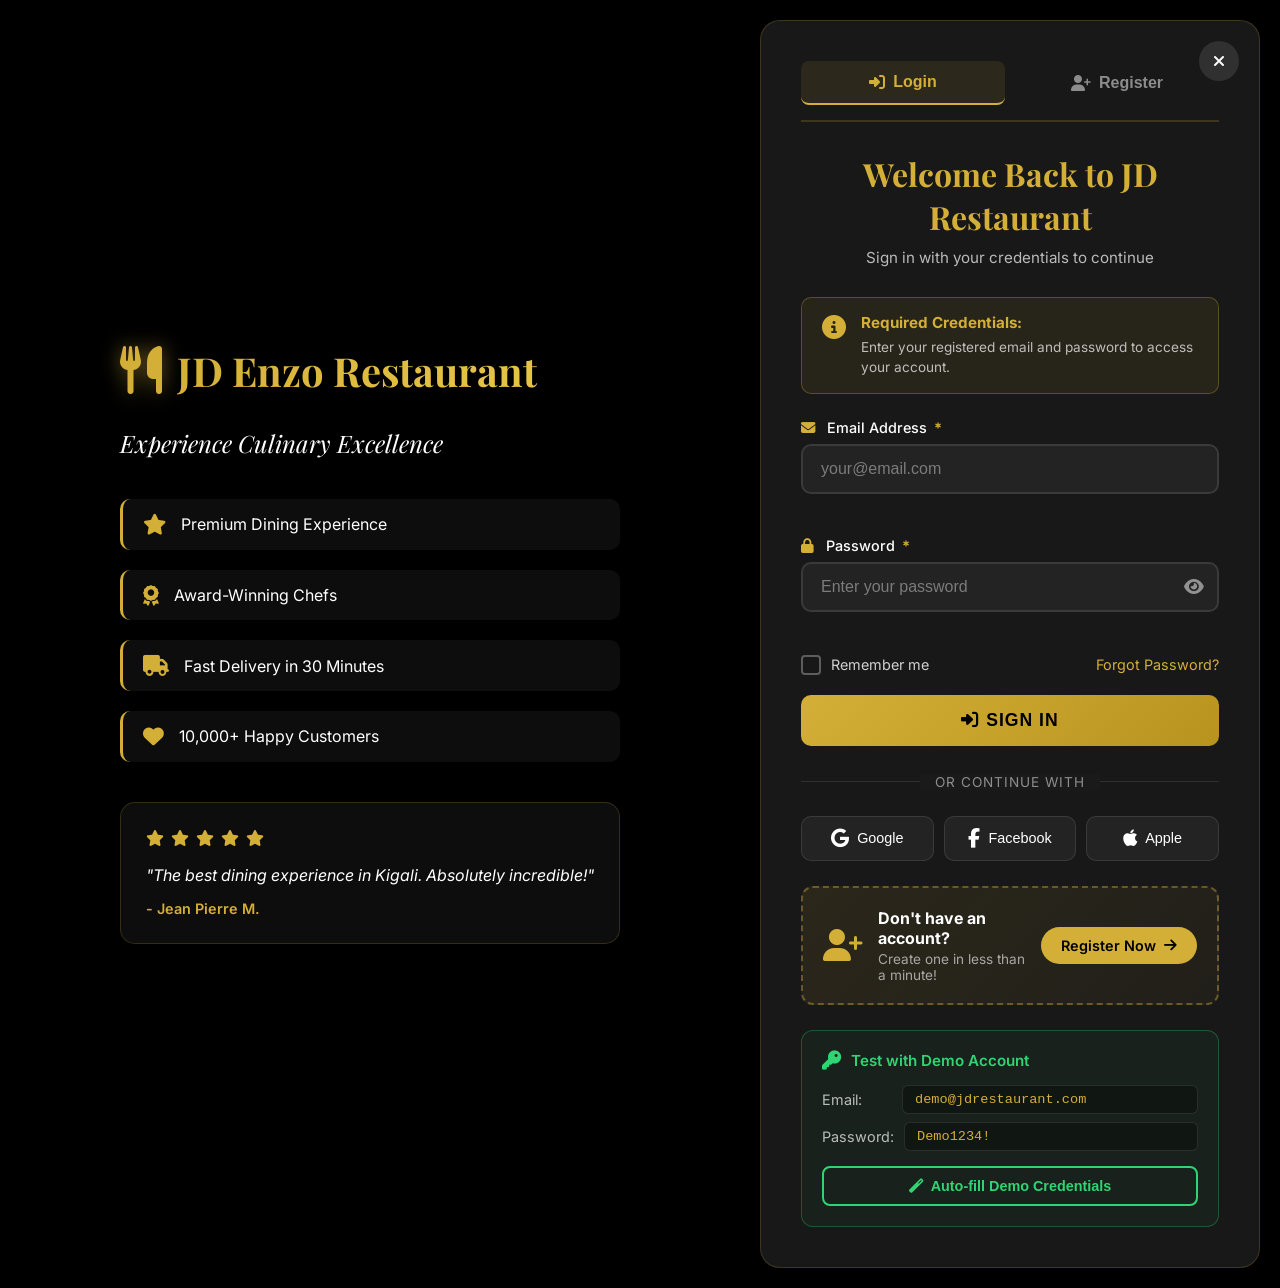
==== commit 61c18a79: "title: Update title in auth.html to "JD Restaurants - Login & Register"" ====
--- a/auth.html
+++ b/auth.html
@@ -1,12 +1,11 @@
 <!DOCTYPE html>
 <html lang="en">
 <head>
-    <title>JD Restaurant - Login & Register</title>
-<!-- ADD THIS LINE -->
+    
 <link rel="icon" type="image/svg+xml" href="favicon.svg">
     <meta charset="UTF-8">
     <meta name="viewport" content="width=device-width, initial-scale=1.0">
-    <title>JD Restaurant - Login & Register</title>
+    <title>JD Restaurants - Login & Register</title>
     <link rel="stylesheet" href="auth.css">
     <link rel="stylesheet" href="https://cdnjs.cloudflare.com/ajax/libs/font-awesome/6.4.0/css/all.min.css">
     <link href="https://fonts.googleapis.com/css2?family=Playfair+Display:wght@400;600;700;900&family=Inter:wght@300;400;500;600;700&display=swap" rel="stylesheet">
@@ -64,7 +63,7 @@
             <div class="branding-content">
                 <div class="logo-large">
                     <i class="fas fa-utensils"></i>
-                    <h1>JD Restaurant</h1>
+                    <h1>JD Enzo Restaurant </h1>
                 </div>
                 <p class="tagline">Experience Culinary Excellence</p>
                 <div class="features-list">
